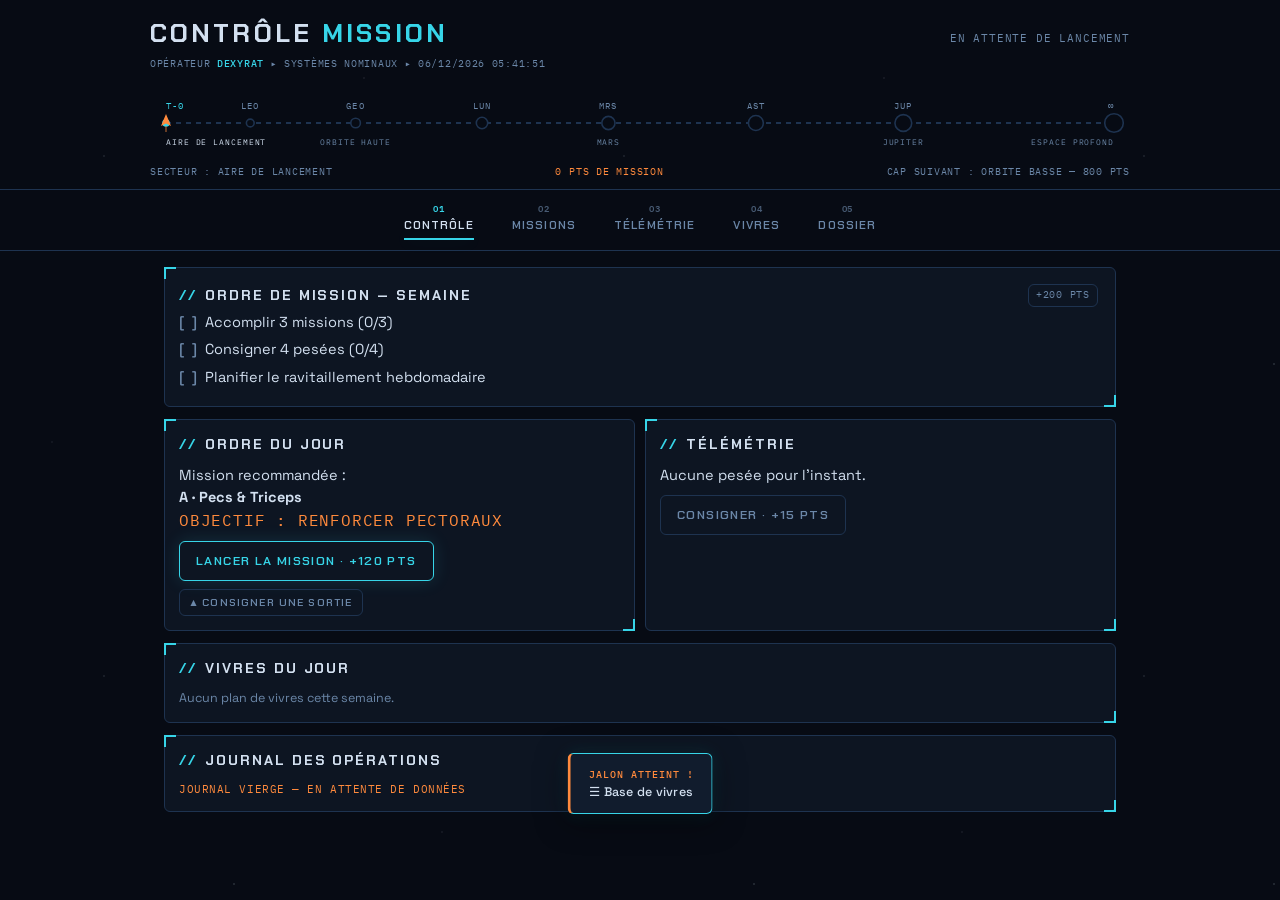
==== Index.html @ 9da24f3b "Add files via upload" ====
<!DOCTYPE html>
<html lang="fr" data-theme="orbite">
<head>
<meta charset="UTF-8">
<meta name="viewport" content="width=device-width, initial-scale=1.0, viewport-fit=cover">
<meta name="apple-mobile-web-app-capable" content="yes">
<meta name="apple-mobile-web-app-status-bar-style" content="black-translucent">
<title>Contrôle Mission</title>
<link rel="preconnect" href="https://fonts.googleapis.com">
<link rel="preconnect" href="https://fonts.gstatic.com" crossorigin>
<link href="https://fonts.googleapis.com/css2?family=Chakra+Petch:wght@500;600;700&family=Orbitron:wght@500;700;900&family=Barlow+Condensed:wght@500;600;700&family=Space+Grotesk:wght@400;500;700&family=IBM+Plex+Mono:wght@400;500;600&display=swap" rel="stylesheet">
<style>
/* ==========================================================
   SKIN 1 — ORBITE  (sci-fi spatial : bleu nuit / cyan / orange)
   ========================================================== */
:root,[data-theme="orbite"]{
  --bg:#070B14;
  --panel:#0D1522;
  --panel2:#111C2D;
  --ink:#D3E0F0;
  --dim:#6B87A8;
  --line:#1E3350;
  --accent:#37D5E8;
  --accent2:#FF8A3D;
  --danger:#FF5A6E;
  --ok:#37E8A0;
  --r:6px;
  --display:'Chakra Petch',sans-serif;
  --body:'Space Grotesk',system-ui,sans-serif;
  --mono:'IBM Plex Mono',monospace;
  --glow:0 0 18px rgba(55,213,232,.14);
  --tex:radial-gradient(1px 1px at 20% 30%,rgba(211,224,240,.30),transparent),
        radial-gradient(1px 1px at 70% 15%,rgba(211,224,240,.22),transparent),
        radial-gradient(1.4px 1.4px at 45% 70%,rgba(211,224,240,.25),transparent),
        radial-gradient(1px 1px at 85% 60%,rgba(211,224,240,.20),transparent),
        radial-gradient(1px 1px at 10% 85%,rgba(211,224,240,.18),transparent);
  --tex-size:520px 520px;
  --corner:1;
}
/* ==========================================================
   SKIN 2 — APOLLO  (mission control 1969 : gris console / ambre / rouge)
   ========================================================== */
[data-theme="apollo"]{
  --bg:#15181A;
  --panel:#1F2529;
  --panel2:#272F33;
  --ink:#EDE6D6;
  --dim:#93writing;
  --dim:#93998F;
  --line:#3A443F;
  --accent:#FFB020;
  --accent2:#E03C31;
  --danger:#E03C31;
  --ok:#8FC96B;
  --r:2px;
  --display:'Barlow Condensed',sans-serif;
  --body:'IBM Plex Mono',monospace;
  --mono:'IBM Plex Mono',monospace;
  --glow:none;
  --tex:repeating-linear-gradient(to bottom,rgba(0,0,0,.14) 0 1px,transparent 1px 3px);
  --tex-size:auto;
  --corner:0;
}
/* ==========================================================
   SKIN 3 — TACTIQUE  (HUD gaming : noir / violet électrique / or)
   ========================================================== */
[data-theme="tactique"]{
  --bg:#0A0A11;
  --panel:#14141F;
  --panel2:#1B1B2B;
  --ink:#EDEDF7;
  --dim:#7C7C9E;
  --line:#2A2A45;
  --accent:#8B5CFF;
  --accent2:#FFD166;
  --danger:#FF4D6D;
  --ok:#3DDC97;
  --r:0px;
  --display:'Orbitron',sans-serif;
  --body:'Space Grotesk',system-ui,sans-serif;
  --mono:'IBM Plex Mono',monospace;
  --glow:0 0 22px rgba(139,92,255,.20);
  --tex:repeating-linear-gradient(115deg,rgba(139,92,255,.05) 0 1px,transparent 1px 26px);
  --tex-size:auto;
  --corner:2;
}
/* ---------- compat : anciens noms de variables ---------- */
:root{--kraft:var(--bg);--craie:var(--panel);--kraft-deep:var(--line);--foret:var(--panel2);
      --sapin:var(--dim);--signal:var(--accent);--signal-deep:var(--accent2);--topo:var(--line);
      --hand:var(--mono);--shadow:none;}
*{box-sizing:border-box;margin:0;padding:0}
html{-webkit-text-size-adjust:100%;background:var(--bg)}
body{
  font-family:var(--body);font-size:14.5px;color:var(--ink);background:var(--bg);
  background-image:var(--tex);background-size:var(--tex-size);background-attachment:fixed;
  min-height:100vh;line-height:1.5;
  padding-bottom:calc(70px + env(safe-area-inset-bottom));
}
::selection{background:var(--accent);color:var(--bg)}
/* ---------- Header ---------- */
header{padding:14px 16px 0;border-bottom:1px solid var(--line)}
.hd-top{display:flex;justify-content:space-between;align-items:baseline;max-width:980px;margin:0 auto;gap:10px;flex-wrap:wrap}
.hd-title{font-family:var(--display);font-weight:700;font-size:clamp(18px,4.4vw,26px);letter-spacing:.12em;text-transform:uppercase;color:var(--ink)}
.hd-title span{color:var(--accent)}
.hd-streak{font-family:var(--mono);font-size:10.5px;letter-spacing:.08em;text-transform:uppercase;color:var(--dim);white-space:nowrap}
.hd-streak b{color:var(--accent2);font-size:13px}
.sysline{max-width:980px;margin:3px auto 0;font-family:var(--mono);font-size:10px;letter-spacing:.07em;text-transform:uppercase;color:var(--dim);white-space:nowrap;overflow:hidden;text-overflow:ellipsis}
.sysline b{color:var(--accent);font-weight:500}
#ascension{display:block;width:100%;max-width:980px;margin:6px auto 0;height:88px}
.hd-alt{max-width:980px;margin:0 auto;display:flex;justify-content:space-between;gap:8px;font-family:var(--mono);font-size:9.5px;letter-spacing:.08em;text-transform:uppercase;color:var(--dim);padding:0 0 10px;flex-wrap:wrap}
.hd-alt span:nth-child(2){color:var(--accent2)}
/* ---------- Navigation ---------- */
nav{
  position:fixed;bottom:0;left:0;right:0;z-index:60;
  background:var(--bg);border-top:1px solid var(--line);
  display:flex;justify-content:space-around;
  padding:7px 4px calc(7px + env(safe-area-inset-bottom));
}
nav button{
  font-family:var(--display);font-weight:600;font-size:11.5px;letter-spacing:.10em;text-transform:uppercase;
  background:none;border:none;color:var(--dim);cursor:pointer;
  display:flex;flex-direction:column;align-items:center;gap:2px;padding:3px 8px;
}
nav button .ico{font-family:var(--mono);font-size:9px;letter-spacing:.08em;opacity:.65}
nav button.active{color:var(--ink)}
nav button.active .ico{color:var(--accent);opacity:1}
nav button.active::after{content:"";width:100%;height:2px;background:var(--accent);margin-top:3px;box-shadow:var(--glow)}
/* ---------- Layout ---------- */
main{max-width:980px;margin:0 auto;padding:16px 14px 30px}
section.page{display:none}
section.page.visible{display:block;animation:fadein .16s ease}
@keyframes fadein{from{opacity:0;transform:translateY(3px)}to{opacity:1;transform:none}}
h2{font-family:var(--display);font-weight:700;font-size:15px;text-transform:uppercase;letter-spacing:.14em;color:var(--ink);margin:20px 0 10px}
h2::before{content:"//";color:var(--accent);margin-right:8px}
h2:first-child{margin-top:0}
.card h2,.seance-head h2{font-size:14px}
.hand{font-family:var(--mono);font-size:11px;letter-spacing:.05em;text-transform:uppercase;color:var(--accent2)}
/* ---------- Panneaux ---------- */
.card{
  position:relative;background:var(--panel);border:1px solid var(--line);border-radius:var(--r);
  padding:14px;margin-bottom:12px;
}
.card::before,.card::after{content:"";position:absolute;width:10px;height:10px;pointer-events:none;opacity:var(--corner)}
.card::before{top:-1px;left:-1px;border-top:2px solid var(--accent);border-left:2px solid var(--accent)}
.card::after{bottom:-1px;right:-1px;border-bottom:2px solid var(--accent);border-right:2px solid var(--accent)}
[data-theme="apollo"] .card::before,[data-theme="apollo"] .card::after{display:none}
.row{display:flex;gap:10px;flex-wrap:wrap}
.row>*{flex:1}
.grid2{display:grid;grid-template-columns:1fr 1fr;gap:10px}
@media(max-width:520px){.grid2{grid-template-columns:1fr}}
/* ---------- Boutons ---------- */
button.btn{
  font-family:var(--display);font-weight:600;font-size:12.5px;letter-spacing:.11em;text-transform:uppercase;
  background:var(--panel2);color:var(--ink);border:1px solid var(--line);
  border-radius:var(--r);padding:11px 16px;cursor:pointer;transition:all .1s ease;
}
button.btn:active{transform:translateY(1px)}
button.btn.signal{background:transparent;color:var(--accent);border-color:var(--accent);box-shadow:var(--glow)}
button.btn.signal:active{background:var(--accent);color:var(--bg)}
button.btn.ghost{background:transparent;color:var(--dim)}
button.btn.small{padding:6px 10px;font-size:10.5px}
button.btn.danger{background:transparent;color:var(--danger);border-color:var(--danger)}
button.btn:disabled{opacity:.4;cursor:default}
/* ---------- Champs ---------- */
input,select,textarea{
  font-family:var(--body);font-size:14.5px;color:var(--ink);
  background:var(--bg);border:1px solid var(--line);border-radius:var(--r);
  padding:9px 10px;width:100%;caret-color:var(--accent);
}
input::placeholder,textarea::placeholder{color:var(--dim);opacity:.6}
input:focus,select:focus,textarea:focus,button:focus-visible{outline:1.5px solid var(--accent);outline-offset:1px}
select{appearance:none;-webkit-appearance:none}
label.fld{display:block;font-family:var(--mono);font-size:10px;text-transform:uppercase;letter-spacing:.1em;color:var(--dim);margin-bottom:10px}
label.fld input,label.fld select{margin-top:4px}
/* ---------- Étiquettes ---------- */
.stamp{display:inline-block;font-family:var(--display);font-weight:600;font-size:10.5px;letter-spacing:.16em;
  color:var(--accent2);border:1px solid var(--accent2);border-radius:var(--r);padding:3px 9px;text-transform:uppercase}
.tag{display:inline-block;font-family:var(--mono);font-size:9.5px;text-transform:uppercase;letter-spacing:.08em;
  color:var(--dim);border:1px solid var(--line);border-radius:var(--r);padding:3px 7px;margin:2px 3px 2px 0;background:transparent;cursor:default}
.tag.on{color:var(--bg);background:var(--accent);border-color:var(--accent)}
/* ---------- Missions ---------- */
.seance-head{display:flex;justify-content:space-between;align-items:center;gap:8px;flex-wrap:wrap}
.exo{border-top:1px solid var(--line);padding:10px 0}
.exo:first-of-type{border-top:none}
.exo-name{font-weight:700;color:var(--ink)}
.exo-meta{font-family:var(--mono);font-size:10.5px;color:var(--dim);letter-spacing:.03em}
.sets{display:flex;gap:6px;flex-wrap:wrap;margin-top:7px}
.set-chip{
  min-width:44px;text-align:center;font-family:var(--mono);font-weight:600;font-size:12px;
  border:1px solid var(--line);border-radius:var(--r);padding:8px;background:var(--bg);color:var(--dim);cursor:pointer;user-select:none;transition:all .1s ease;
}
.set-chip.done{background:var(--accent);color:var(--bg);border-color:var(--accent);box-shadow:var(--glow)}
.pr-note{font-family:var(--mono);font-size:10px;text-transform:uppercase;color:var(--accent2);letter-spacing:.05em}
details summary{font-family:var(--mono);color:var(--dim);font-size:11px;text-transform:uppercase;letter-spacing:.06em}
/* ---------- Aptitude ---------- */
#cotationGrid{display:grid;grid-template-columns:repeat(auto-fill,minmax(230px,1fr));gap:10px;margin-bottom:6px}
.cote{position:relative;border:1px solid var(--line);border-radius:var(--r);background:var(--panel);padding:11px}
.cote.faible{border-color:var(--accent2)}
.cote-head{display:flex;justify-content:space-between;align-items:center;font-weight:700;font-size:13px}
.zcode{font-family:var(--mono);color:var(--dim);font-size:9.5px;letter-spacing:.08em;margin-right:6px}
.cote-grade{font-family:var(--display);font-weight:700;font-size:24px;color:var(--accent);letter-spacing:.04em;text-align:right;line-height:1}
.cote.faible .cote-grade{color:var(--accent2)}
.cote-titre{display:block;font-family:var(--mono);font-size:8px;text-transform:uppercase;letter-spacing:.12em;color:var(--dim)}
.cote-bar{height:7px;border:1px solid var(--line);border-radius:var(--r);background:var(--bg);margin:8px 0 5px;overflow:hidden}
.cote-bar i{display:block;height:100%;background:var(--accent);box-shadow:var(--glow)}
.cote.faible .cote-bar i{background:var(--accent2)}
.cote-meta{font-family:var(--mono);font-size:9px;letter-spacing:.04em;color:var(--dim);text-transform:uppercase}
/* ---------- Insignes ---------- */
.jalons{display:grid;grid-template-columns:repeat(auto-fill,minmax(148px,1fr));gap:10px}
.jalon{border:1px solid var(--line);border-radius:var(--r);background:var(--panel);padding:11px;text-align:center;opacity:.32;position:relative}
.jalon.won{opacity:1;border-color:var(--accent);box-shadow:var(--glow)}
.jalon.won::after{content:"◆";position:absolute;top:5px;right:7px;font-size:8px;color:var(--accent2)}
.jalon .ico{font-family:var(--display);font-size:23px;color:var(--accent)}
.jalon:not(.won) .ico{color:var(--dim)}
.jalon .nm{font-family:var(--display);font-weight:600;text-transform:uppercase;letter-spacing:.08em;font-size:11.5px;margin-top:5px;color:var(--ink)}
.jalon:not(.won) .nm{color:var(--dim)}
.jalon .ds{font-family:var(--mono);font-size:8.5px;text-transform:uppercase;color:var(--dim);margin-top:2px}
/* ---------- Vivres ---------- */
.day-plan{border:1px solid var(--line);border-radius:var(--r);background:var(--panel);margin-bottom:10px;overflow:hidden}
.day-plan h3{font-family:var(--display);font-weight:600;font-size:12.5px;letter-spacing:.14em;background:var(--panel2);color:var(--ink);padding:8px 12px;text-transform:uppercase;display:flex;justify-content:space-between;align-items:center;border-bottom:1px solid var(--line)}
.day-plan h3 small{font-family:var(--mono);font-size:9.5px;letter-spacing:.05em;color:var(--dim)}
.meal-line{display:flex;justify-content:space-between;gap:8px;padding:9px 12px;border-top:1px solid var(--line);font-size:13.5px;align-items:center}
.meal-line:first-of-type{border-top:none}
.meal-line .slot{font-family:var(--mono);font-size:9px;text-transform:uppercase;letter-spacing:.09em;color:var(--dim);min-width:72px}
.meal-line .kx{font-family:var(--mono);font-size:9.5px;color:var(--dim);white-space:nowrap}
ul.courses{list-style:none}
ul.courses li{padding:8px 4px;border-bottom:1px solid var(--line);display:flex;justify-content:space-between;gap:10px}
ul.courses li b{font-family:var(--mono);color:var(--accent)}
/* ---------- Télémétrie ---------- */
#poidsChart{width:100%;height:auto;display:block}
.chart-legend{display:flex;gap:16px;font-family:var(--mono);font-size:9.5px;text-transform:uppercase;color:var(--dim);margin-top:8px}
.chart-legend i{display:inline-block;width:18px;height:3px;vertical-align:middle;margin-right:5px}
/* ---------- Sélecteur de skin ---------- */
.skins{display:grid;grid-template-columns:repeat(3,1fr);gap:8px;margin-bottom:12px}
.skin{border:1px solid var(--line);border-radius:var(--r);padding:9px;cursor:pointer;background:var(--panel);text-align:left}
.skin.on{border-color:var(--accent);box-shadow:var(--glow)}
.skin .sw{display:flex;gap:4px;margin-bottom:6px}
.skin .sw i{width:14px;height:14px;border-radius:2px;display:block;border:1px solid rgba(255,255,255,.14)}
.skin .nm{font-family:var(--display);font-weight:600;font-size:11.5px;letter-spacing:.1em;text-transform:uppercase;color:var(--ink)}
.skin .ds{font-family:var(--mono);font-size:8.5px;color:var(--dim);text-transform:uppercase;letter-spacing:.04em}
/* ---------- Sélecteurs guidés (sortie extérieure) ---------- */
.pickrow{display:flex;gap:6px;flex-wrap:wrap}
.pickrow.col{flex-direction:column}
.pick{
  font-family:var(--body);font-size:13px;color:var(--dim);
  background:var(--bg);border:1px solid var(--line);border-radius:var(--r);
  padding:9px 12px;cursor:pointer;text-align:left;transition:all .1s ease;
}
.pick.on{color:var(--bg);background:var(--accent);border-color:var(--accent)}
.pick.wide{width:100%;display:flex;flex-direction:column;gap:1px}
.pick.wide b{font-weight:700;font-size:13.5px}
.pick.wide span{font-size:11px;opacity:.75}
.actpreview{
  margin-top:14px;padding:11px;border:1px dashed var(--accent);border-radius:var(--r);background:var(--panel2);
}
.actpreview b{color:var(--accent2);font-size:15px}
tr.ext td:nth-child(2){color:var(--accent)}
/* ---------- Débriefing ---------- */
.dbg-indice{display:flex;gap:14px;align-items:center;margin-bottom:14px}
.dbg-num{font-family:var(--display);font-weight:700;font-size:40px;color:var(--accent);line-height:1}
.dbg-num small{font-size:14px;color:var(--dim)}
.dbg-lab{font-family:var(--display);font-weight:600;text-transform:uppercase;letter-spacing:.1em;font-size:13px}
.dbg-kpi{display:grid;grid-template-columns:repeat(3,1fr);gap:8px;margin:12px 0}
.dbg-kpi>div{border:1px solid var(--line);border-radius:var(--r);padding:9px;text-align:center;background:var(--panel2)}
.dbg-kpi b{display:block;font-family:var(--display);font-size:17px;color:var(--accent2)}
.dbg-kpi span{font-family:var(--mono);font-size:8.5px;text-transform:uppercase;letter-spacing:.06em;color:var(--dim)}
.dbg-h{font-family:var(--display);font-size:12.5px;text-transform:uppercase;letter-spacing:.12em;color:var(--accent);margin:16px 0 8px}
.dbg-exo{display:grid;grid-template-columns:1fr auto;gap:4px 8px;padding:9px 0;border-top:1px solid var(--line);align-items:center}
.dbg-act{font-family:var(--mono);font-size:9.5px;text-transform:uppercase;letter-spacing:.07em;padding:3px 8px;border-radius:var(--r);border:1px solid var(--line);white-space:nowrap}
.dbg-act.up{color:var(--ok);border-color:var(--ok)}
.dbg-act.down{color:var(--danger);border-color:var(--danger)}
.dbg-act.keep{color:var(--dim)}
.dbg-warn{margin:12px 0;padding:9px;border:1px dashed var(--accent2);border-radius:var(--r);font-size:12.5px;color:var(--accent2)}
.dbg-list{margin:10px 0;padding:9px 11px;border-left:2px solid var(--line);background:var(--panel2);border-radius:var(--r)}
.dbg-list.ok{border-left-color:var(--ok)}
.dbg-list.warn{border-left-color:var(--accent2)}
.dbg-list b{font-family:var(--display);font-size:11.5px;text-transform:uppercase;letter-spacing:.1em}
.dbg-list ul{margin:5px 0 0 16px;font-size:13px}
.dbg-list li{margin-bottom:3px}
#dlgDebrief{max-width:600px}
/* ---------- Divers ---------- */
.muted{color:var(--dim);font-size:12.5px}
.center{text-align:center}
.spacer{height:8px}
table.mini{width:100%;border-collapse:collapse;font-size:13px}
table.mini td,table.mini th{padding:7px 4px;border-bottom:1px solid var(--line);text-align:left}
dialog{
  border:1px solid var(--accent);border-radius:var(--r);background:var(--panel);color:var(--ink);
  max-width:520px;width:calc(100% - 32px);padding:16px;box-shadow:var(--glow);
}
dialog::backdrop{background:rgba(0,0,0,.78)}
dialog h2{font-size:14px}
.toast{
  position:fixed;left:50%;bottom:calc(86px + env(safe-area-inset-bottom));transform:translateX(-50%);
  background:var(--panel2);color:var(--ink);padding:11px 18px;border-radius:var(--r);
  border:1px solid var(--accent);border-left:3px solid var(--accent2);
  font-family:var(--body);font-weight:500;font-size:12.5px;letter-spacing:.02em;z-index:230;
  box-shadow:0 6px 30px rgba(0,0,0,.55),var(--glow);
  opacity:0;transition:opacity .2s ease;pointer-events:none;max-width:90%;text-align:center;
}
.toast.show{opacity:1}
.toast .hand{color:var(--accent2);font-size:10px;letter-spacing:.1em}
@media(prefers-reduced-motion:reduce){*{animation:none!important;transition:none!important}}
@media(min-width:760px){
  body{padding-bottom:30px}
  nav{position:sticky;top:0;bottom:auto;border-top:none;border-bottom:1px solid var(--line);justify-content:center;gap:22px}
}
</style>
</head>
<body>
<header>
  <div class="hd-top">
    <div class="hd-title">Contrôle <span>Mission</span></div>
    <div class="hd-streak" id="hdStreak"></div>
  </div>
  <div class="sysline">Opérateur <b>DEXYRAT</b> ▸ systèmes nominaux ▸ <span id="sysClock"></span></div>
  <svg id="ascension" viewBox="0 0 980 88" preserveAspectRatio="none" aria-label="Trajectoire de mission"></svg>
  <div class="hd-alt"><span id="hdCamp"></span><span id="hdAlt"></span><span id="hdNext"></span></div>
</header>

<nav>
  <button data-page="base" class="active"><span class="ico">01</span>Contrôle</button>
  <button data-page="seances"><span class="ico">02</span>Missions</button>
  <button data-page="poids"><span class="ico">03</span>Télémétrie</button>
  <button data-page="repas"><span class="ico">04</span>Vivres</button>
  <button data-page="carnet"><span class="ico">05</span>Dossier</button>
</nav>

<main>

<!-- ================= CAMP DE BASE ================= -->
<section class="page visible" id="page-base">
  <div class="card" id="baseQuete"></div>
  <div class="grid2">
    <div class="card" id="baseSeance"></div>
    <div class="card" id="basePoids"></div>
  </div>
  <div class="card" id="baseRepas"></div>
  <div class="card" id="baseJournal"></div>
</section>

<!-- ================= SÉANCES ================= -->
<section class="page" id="page-seances">
  <div id="seanceEnCours"></div>
  <h2>Aptitude opérationnelle</h2>
  <p class="muted" style="margin-bottom:8px">Niveaux d'aptitude de E (Novice) à ★SS (Légende). Le niveau monte avec le volume réel (séries cochées × reps × charge), bonus ×1,25 si la zone est retravaillée sous 7 jours.</p>
  <div id="cotationGrid"></div>
  <h2>Ordres de mission</h2>
  <div id="listeSeances"></div>
  <div class="row">
    <button class="btn signal" id="btnSeanceLibre">▶ Mission libre du jour</button>
    <button class="btn ghost" id="btnAddSeance">+ Nouvel ordre de mission</button>
  </div>
  <h2>Sortie extérieure</h2>
  <div class="card flat">
    <p class="muted">Rando, parcours, vélo, escalade… tout effort hors programme se consigne ici en trois taps et crédite tes points et tes aptitudes.</p>
    <div class="spacer"></div>
    <button class="btn signal" id="btnActivite">▲ Consigner une sortie</button>
  </div>
  <h2>Débriefings</h2>
  <div class="card" id="listeAnalyses"></div>
  <h2>Journal des opérations</h2>
  <div class="card" id="histoSeances"></div>
</section>

<!-- ================= POIDS ================= -->
<section class="page" id="page-poids">
  <div class="card">
    <h2>Télémétrie — relevé du jour</h2>
    <div class="row">
      <label class="fld">Poids (kg)<input type="number" step="0.1" min="30" max="250" id="inPoids" inputmode="decimal" placeholder="72.4"></label>
      <label class="fld">Masse grasse % <span class="muted">(optionnel)</span><input type="number" step="0.1" min="3" max="60" id="inMg" inputmode="decimal" placeholder="18.2"></label>
    </div>
    <button class="btn signal" id="btnAddPoids">Consigner la pesée · +15 pts</button>
    <p class="muted" style="margin-top:8px">Astuce : la balance affiche le chiffre, tu le notes ici en 2 tapes. Pour recaler l'historique complet, importe le CSV Withings ci-dessous.</p>
  </div>
  <div class="card">
    <h2>Tendance</h2>
    <svg id="poidsChart" viewBox="0 0 940 320" role="img" aria-label="Courbe de poids"></svg>
    <div class="chart-legend">
      <span><i style="background:var(--kraft-deep)"></i>Pesées brutes</span>
      <span><i style="background:var(--signal)"></i>Tendance 7 jours</span>
    </div>
    <p class="hand" id="poidsVerdict" style="margin-top:6px"></p>
  </div>
  <div class="card">
    <h2>Import Withings (CSV)</h2>
    <p class="muted">Dans l'app Withings : Profil → Télécharger mes données, ou export depuis le tableau de bord web. Le fichier <b>weight.csv</b> (ou « poids.csv ») est reconnu automatiquement.</p>
    <div class="spacer"></div>
    <input type="file" id="inCsv" accept=".csv,text/csv">
    <p class="muted" id="csvStatus" style="margin-top:6px"></p>
  </div>
  <div class="card">
    <h2>Dernières pesées</h2>
    <table class="mini" id="tblPoids"></table>
  </div>
</section>

<!-- ================= REPAS ================= -->
<section class="page" id="page-repas">
  <div class="card">
    <h2>Ravitaillement hebdomadaire</h2>
    <p class="muted">Objectif : surplus léger, ≈ <b id="protCible"></b> g de protéines / jour.</p>
    <div class="spacer"></div>
    <div class="row">
      <button class="btn signal" id="btnGenSemaine">Générer ma semaine · +60 pts</button>
      <button class="btn ghost" id="btnCourses">Liste de courses</button>
    </div>
    <p class="muted" id="genStatus" style="margin-top:6px"></p>
  </div>
  <div id="planSemaine"></div>
  <h2>Base de recettes</h2>
  <div class="card" id="listeRecettes"></div>
  <button class="btn ghost" id="btnAddRecette">+ Nouvelle recette</button>
</section>

<!-- ================= CARNET ================= -->
<section class="page" id="page-carnet">
  <h2>Insignes</h2>
  <div class="jalons" id="jalonsGrid"></div>
  <h2>Synchronisation iPhone ⇄ PC</h2>
  <div class="card">
    <p class="muted">Relie tes appareils via Supabase. Ces trois réglages restent sur cet appareil et ne sont jamais envoyés en ligne.</p>
    <div class="spacer"></div>
    <label class="fld">URL du projet Supabase<input id="syncUrl" placeholder="https://xxxxx.supabase.co" autocomplete="off"></label>
    <label class="fld">Clé publique « anon »<input id="syncKey" type="password" placeholder="eyJhbGciOi…" autocomplete="off"></label>
    <label class="fld">Identifiant d'espace <span class="muted">(identique sur les deux appareils)</span>
      <input id="syncEspace" placeholder="clique sur Générer" autocomplete="off"></label>
    <div class="row">
      <button class="btn" id="syncSave">Enregistrer</button>
      <button class="btn ghost" id="syncGen">Générer un ID</button>
      <button class="btn signal" id="syncNow">Synchroniser</button>
    </div>
    <p class="muted" id="syncEtat" style="margin-top:8px"></p>
    <div class="spacer"></div>
    <label class="fld" style="margin-bottom:6px">Appairer un second appareil</label>
    <div class="row">
      <button class="btn ghost small" id="syncCopy">Copier le code d'appairage</button>
    </div>
    <div class="spacer"></div>
    <div class="row">
      <input id="syncPaste" placeholder="Coller le code ici" autocomplete="off" style="flex:2">
      <button class="btn small" id="syncApply">Appliquer</button>
    </div>
  </div>

  <h2>Réglages & archives</h2>
  <div class="card">
    <label class="fld" style="margin-bottom:6px">Habillage de l'interface</label>
    <div class="skins" id="skinPicker"></div>
    <label class="fld">Objectif protéines (g/jour)<input type="number" id="setProt" min="60" max="260"></label>
    <label class="fld">Clé API Anthropic <span class="muted">(optionnel — active la génération IA des repas)</span>
      <input type="password" id="setApiKey" placeholder="sk-ant-…" autocomplete="off"></label>
    <div class="row">
      <button class="btn" id="btnSaveSettings">Enregistrer</button>
    </div>
    <div class="spacer"></div>
    <div class="row">
      <button class="btn ghost" id="btnExport">Exporter mes données (JSON)</button>
      <button class="btn ghost" id="btnImport">Importer</button>
      <input type="file" id="inImport" accept=".json" style="display:none">
    </div>
    <div class="spacer"></div>
    <button class="btn danger" id="btnReset">Effacer le dossier</button>
  </div>
</section>

</main>

<!-- Dialog séance -->
<dialog id="dlgSeance">
  <h2 id="dlgSeanceTitle">Mission</h2>
  <label class="fld">Nom<input id="dsNom"></label>
  <div id="dsExos"></div>
  <button class="btn ghost small" id="dsAddExo">+ Exercice</button>
  <div class="spacer"></div>
  <div class="row">
    <button class="btn" id="dsSave">Enregistrer</button>
    <button class="btn ghost" id="dsCancel">Annuler</button>
    <button class="btn danger" id="dsDelete">Supprimer</button>
  </div>
</dialog>

<!-- Dialog recette -->
<dialog id="dlgRecette">
  <h2 id="dlgRecetteTitle">Recette</h2>
  <label class="fld">Nom<input id="drNom"></label>
  <div class="row">
    <label class="fld">Type<select id="drType">
      <option value="petitdej">Petit-déj</option>
      <option value="dej">Déjeuner</option>
      <option value="diner">Dîner</option>
      <option value="collation">Collation</option>
    </select></label>
    <label class="fld">Kcal<input type="number" id="drKcal" min="0"></label>
    <label class="fld">Protéines (g)<input type="number" id="drProt" min="0"></label>
  </div>
  <label class="fld">Ingrédients <span class="muted">(un par ligne : « 300 g Poulet »)</span>
    <textarea id="drIng" rows="5"></textarea></label>
  <div class="row">
    <button class="btn" id="drSave">Enregistrer</button>
    <button class="btn ghost" id="drCancel">Annuler</button>
    <button class="btn danger" id="drDelete">Supprimer</button>
  </div>
</dialog>

<!-- Dialog courses -->
<dialog id="dlgCourses">
  <h2>Liste de courses</h2>
  <p class="muted" id="coursesInfo"></p>
  <ul class="courses" id="coursesList"></ul>
  <div class="spacer"></div>
  <div class="row">
    <button class="btn" id="btnCopyCourses">Copier la liste</button>
    <button class="btn ghost" id="btnCloseCourses">Fermer</button>
  </div>
</dialog>

<!-- Dialog activité extérieure -->
<dialog id="dlgActivite">
  <h2>Consigner une sortie</h2>
  <div id="dlgActBody"></div>
  <div class="spacer"></div>
  <div class="row">
    <button class="btn signal" id="actValider">Consigner</button>
    <button class="btn ghost" id="actAnnuler">Annuler</button>
  </div>
</dialog>

<!-- Dialog débriefing -->
<dialog id="dlgDebrief">
  <h2 id="dlgDebriefTitle">Débriefing</h2>
  <div id="dlgDebriefBody"></div>
  <div class="spacer"></div>
  <button class="btn" id="dbgFermer">Fermer</button>
</dialog>

<div class="toast" id="toast"></div>
<script>
"use strict";
/* ============ Utilitaires ============ */
const $ = s => document.querySelector(s);
const $$ = s => [...document.querySelectorAll(s)];
const todayKey = (d=new Date()) => d.toISOString().slice(0,10);
const fmtDate = k => { const d=new Date(k+"T12:00:00"); return d.toLocaleDateString("fr-FR",{weekday:"short",day:"numeric",month:"short"}); };
const uid = () => Math.random().toString(36).slice(2,9);
const esc = s => String(s??"").replace(/[&<>"']/g,c=>({"&":"&amp;","<":"&lt;",">":"&gt;",'"':"&quot;","'":"&#39;"}[c]));

function toast(msg, hand){
  const t=$("#toast");
  t.innerHTML = (hand?`<span class="hand">${esc(hand)}</span><br>`:"")+esc(msg);
  t.classList.add("show");
  clearTimeout(t._h); t._h=setTimeout(()=>t.classList.remove("show"),2600);
}

/* ============ État & stockage ============ */
function devId(){
  let d=localStorage.getItem("expedition_dev");
  if(!d){ d="d"+Math.random().toString(36).slice(2,10); localStorage.setItem("expedition_dev",d); }
  return d;
}
const DEFAULTS = {
  altitude: 0,
  alt: {},                     // points par appareil : total = somme (fusion sans perte)
  stamp: 0,                 // XP = mètres gravis
  journal: [],                 // {d, txt, m}
  seances: [],                 // programme : {id, nom, exos:[{id,nom,series,reps,poids}]}
  histoSeances: [],            // {d, seanceId, nom, m, prs:[..]}
  enCours: null,               // {seanceId, sets:{exoId:[bool,..]}, debut}
  prs: {},                     // exoNom -> poids max
  pesees: [],                  // {d, kg, mg}
  analyses: [],                // débriefings de séance
  muscles: {},                 // zone -> {pts, last, n}
  recettes: [],                // {id, nom, type, kcal, prot, ing:[{q,u,n}]}
  semaine: null,               // {debut, jours:[{d, slots:{petitdej,dej,diner,collation}}]}
  jalons: {},                  // id -> dateISO
  quete: null,                 // {semaine, done:{seances,pesees,plan}, reward}
  settings: { prot: 130, apiKey: "", skin: "orbite" },
  activite: {},                // dateKey -> true (pour la streak)
};
let S;
function load(){
  try { S = Object.assign({}, DEFAULTS, JSON.parse(localStorage.getItem("expedition")||"{}")); }
  catch(e){ S = structuredClone(DEFAULTS); }
  S.settings = Object.assign({}, DEFAULTS.settings, S.settings||{});
  if(!S.alt || !Object.keys(S.alt).length) S.alt = (S.altitude>0)?{[devId()]:S.altitude}:{};
  S.altitude = totalAlt();
  if(!S.seances.length && !S.histoSeances.length) seedSeances();
  if(!S.recettes.length) seedRecettes();
  migrateZones();
}
function totalAlt(){ return Object.values(S.alt||{}).reduce((a,b)=>a+(+b||0),0); }
function save(){
  S.stamp=Date.now();
  localStorage.setItem("expedition", JSON.stringify(S));
  if(typeof syncPlanifier==="function") syncPlanifier();
}

/* ============ Camps (paliers d'altitude) ============ */
const CAMPS = [
  {alt:0,    nom:"AIRE DE LANCEMENT", code:"T-0"},
  {alt:800,  nom:"ORBITE BASSE",      code:"LEO"},
  {alt:1800, nom:"ORBITE HAUTE",      code:"GEO"},
  {alt:3000, nom:"LUNE",              code:"LUN"},
  {alt:4200, nom:"MARS",              code:"MRS"},
  {alt:5600, nom:"CEINTURE",          code:"AST"},
  {alt:7000, nom:"JUPITER",           code:"JUP"},
  {alt:9000, nom:"ESPACE PROFOND",    code:"∞"},
];
function campActuel(){
  let c=CAMPS[0];
  for(const k of CAMPS) if(S.altitude>=k.alt) c=k;
  return c;
}
function campSuivant(){
  for(const k of CAMPS) if(S.altitude<k.alt) return k;
  return null;
}

/* ============ Gain d'altitude ============ */
function gagner(m, raison){
  const avant = campActuel();
  S.alt[devId()]=(S.alt[devId()]||0)+m;
  S.altitude=totalAlt();
  marquerActivite();
  S.journal.unshift({d:todayKey(), txt:raison, m});
  S.journal = S.journal.slice(0,60);
  const apres = campActuel();
  save();
  if(apres.alt !== avant.alt){
    toast(`Cap atteint : ${apres.nom}`, "Nouveau palier");
  } else {
    toast(`${raison} · +${m} pts`);
  }
  checkJalons();
  renderHeader(); renderBase(); renderCarnet();
}
function marquerActivite(){ S.activite[todayKey()] = true; }

/* ============ Streak : jours d'expédition consécutifs ============ */
function streak(){
  let n=0; const d=new Date();
  if(!S.activite[todayKey(d)]) d.setDate(d.getDate()-1); // la journée en cours ne casse pas la série
  while(S.activite[todayKey(d)]){ n++; d.setDate(d.getDate()-1); }
  return n;
}

/* ============ Quête hebdomadaire ============ */
function semaineKey(d=new Date()){
  const x=new Date(d); const day=(x.getDay()+6)%7; x.setDate(x.getDate()-day);
  return todayKey(x);
}
function queteCourante(){
  const wk = semaineKey();
  if(!S.quete || S.quete.semaine!==wk){
    S.quete = {semaine:wk, seances:0, pesees:0, plan:false, claimed:false};
    save();
  }
  return S.quete;
}
function queteObjectifs(){ return {seances:3, pesees:4, plan:1}; }
function queteComplete(q){
  const o=queteObjectifs();
  return q.seances>=o.seances && q.pesees>=o.pesees && (q.plan?1:0)>=o.plan;
}

/* ============ Jalons (achievements) ============ */
const JALONS = [
  {id:"depart",   ico:"▲", nom:"Décollage",         ds:"Première mission validée",     test:()=>S.histoSeances.length>=1},
  {id:"s10",      ico:"◈", nom:"10 missions",        ds:"Dix missions au compteur",     test:()=>S.histoSeances.length>=10},
  {id:"s25",      ico:"❖", nom:"25 missions",        ds:"Le rythme est pris",           test:()=>S.histoSeances.length>=25},
  {id:"s50",      ico:"✦", nom:"50 missions",        ds:"Vétéran du terrain",           test:()=>S.histoSeances.length>=50},
  {id:"st7",      ico:"◉", nom:"7 j en service",    ds:"Une semaine sans rompre",      test:()=>streak()>=7},
  {id:"st30",     ico:"◎", nom:"30 j en service",   ds:"Un mois de constance",         test:()=>streak()>=30},
  {id:"pr1",      ico:"↑", nom:"Premier record",     ds:"Un PR consigné",               test:()=>Object.keys(S.prs).length>=1},
  {id:"pr5",      ico:"⇈", nom:"5 records",          ds:"Cinq exercices dépassés",      test:()=>Object.keys(S.prs).length>=5},
  {id:"p7",       ico:"≈", nom:"Télémétrie",        ds:"7 relevés consignés",          test:()=>S.pesees.length>=7},
  {id:"p30",      ico:"∿", nom:"Analyste",          ds:"30 relevés consignés",         test:()=>S.pesees.length>=30},
  {id:"chef",     ico:"▤", nom:"Intendance",        ds:"Première semaine planifiée",   test:()=>!!S.semaine},
  {id:"rec10",    ico:"☰", nom:"Base de vivres",    ds:"10 recettes enregistrées",     test:()=>S.recettes.length>=10},
  {id:"q1",       ico:"★", nom:"Premier ordre",      ds:"Un ordre de mission bouclé",  test:()=>!!S.jalons._q1},
  {id:"ext1",     ico:"⬡", nom:"Grand air",         ds:"Première sortie consignée",   test:()=>S.histoSeances.filter(h=>h.ext).length>=1},
  {id:"ext10",    ico:"⬢", nom:"Baroudeur",         ds:"10 sorties consignées",       test:()=>S.histoSeances.filter(h=>h.ext).length>=10},
  {id:"alp",      ico:"◐", nom:"Orbite haute",      ds:"1 800 pts de mission",          test:()=>S.altitude>=1800},
  {id:"refuge",   ico:"◑", nom:"Alunissage",        ds:"3 000 pts de mission",          test:()=>S.altitude>=3000},
  {id:"sommet",   ico:"✧", nom:"Espace profond",    ds:"9 000 pts de mission",         test:()=>S.altitude>=9000},
];
function checkJalons(){
  let nouveaux=[];
  for(const j of JALONS){
    if(!S.jalons[j.id] && j.test()){ S.jalons[j.id]=todayKey(); nouveaux.push(j); }
  }
  if(nouveaux.length){
    save();
    setTimeout(()=>toast(nouveaux.map(j=>j.ico+" "+j.nom).join(" · "),"Jalon atteint !"),900);
  }
}

/* ============ Header : profil d'ascension ============ */
function renderHeader(){
  const st=streak();
  $("#hdStreak").innerHTML = st>0 ? `<b>${st} J</b> EN SERVICE CONTINU` : `EN ATTENTE DE LANCEMENT`;
  const c=campActuel(), n=campSuivant();
  $("#hdCamp").textContent = "SECTEUR : "+c.nom;
  $("#hdAlt").textContent = Math.round(S.altitude)+" PTS DE MISSION";
  $("#hdNext").textContent = n ? `CAP SUIVANT : ${n.nom} — ${n.alt} PTS` : "ESPACE PROFOND ATTEINT";

  // Trajectoire de mission : ligne + jalons planétaires + vaisseau
  const W=980, H=88, padL=16, padR=16;
  const maxAlt = CAMPS[CAMPS.length-1].alt;
  const xs = a => padL + (W-padL-padR)*(a/maxAlt);
  const y = 46;
  const prog = Math.min(S.altitude,maxAlt);
  let svg = "";
  // trajectoire de fond (pointillée)
  svg += `<line x1="${xs(0)}" y1="${y}" x2="${xs(maxAlt)}" y2="${y}" stroke="var(--line)" stroke-width="2" stroke-dasharray="5 5"/>`;
  // portion parcourue
  svg += `<line x1="${xs(0)}" y1="${y}" x2="${xs(prog)}" y2="${y}" stroke="var(--accent)" stroke-width="2.5"/>`;
  // jalons
  CAMPS.forEach((k,i)=>{
    const atteint = S.altitude>=k.alt;
    const x=xs(k.alt);
    const rr = 3 + i*0.9;
    const col = atteint?"var(--accent)":"var(--line)";
    svg += `<circle cx="${x}" cy="${y}" r="${rr}" fill="${atteint?"var(--accent)":"var(--bg)"}" stroke="${col}" stroke-width="1.6"/>`;
    if(atteint && k.alt>0) svg += `<circle cx="${x}" cy="${y}" r="${rr+4}" fill="none" stroke="var(--accent)" stroke-width="0.8" opacity="0.35"/>`;
    const anchor = i===0?"start":i===CAMPS.length-1?"end":"middle";
    svg += `<text x="${x}" y="${y-14}" font-size="9" letter-spacing="1.2" fill="${atteint?"var(--accent)":"var(--dim)"}" text-anchor="${anchor}" font-family="IBM Plex Mono">${k.code}</text>`;
    if(i%2===0 || i===CAMPS.length-1)
      svg += `<text x="${x}" y="${y+22}" font-size="8" letter-spacing=".9" fill="${atteint?"var(--ink)":"var(--dim)"}" text-anchor="${anchor}" font-family="IBM Plex Mono">${k.nom}</text>`;
  });
  // vaisseau en position
  const px=xs(prog);
  svg += `<g transform="translate(${px},${y})">
    <path d="M 0 -9 L 5 3 L 0 0.5 L -5 3 Z" fill="var(--accent2)"/>
    <line x1="0" y1="3" x2="0" y2="9" stroke="var(--accent2)" stroke-width="1.4" opacity=".55"/>
  </g>`;
  $("#ascension").innerHTML = svg;
}

/* ============ Habillages ============ */
const SKINS=[
  {id:"orbite",  nom:"Orbite",   ds:"Sci-fi spatial",  sw:["#070B14","#37D5E8","#FF8A3D"]},
  {id:"apollo",  nom:"Apollo",   ds:"Contrôle 1969",   sw:["#15181A","#FFB020","#E03C31"]},
  {id:"tactique",nom:"Tactique", ds:"HUD gaming",      sw:["#0A0A11","#8B5CFF","#FFD166"]},
];
function applySkin(id){
  if(!SKINS.some(s=>s.id===id)) id="orbite";
  document.documentElement.dataset.theme=id;
  S.settings.skin=id; save();
  if(typeof renderHeader==="function") renderHeader();
  renderSkinPicker();
}
function renderSkinPicker(){
  const w=$("#skinPicker"); if(!w) return;
  w.innerHTML=SKINS.map(s=>`<button class="skin ${S.settings.skin===s.id?"on":""}" data-skin="${s.id}">
    <span class="sw">${s.sw.map(c=>`<i style="background:${c}"></i>`).join("")}</span>
    <span class="nm">${s.nom}</span><span class="ds">${s.ds}</span></button>`).join("");
  w.querySelectorAll("[data-skin]").forEach(b=>b.onclick=()=>applySkin(b.dataset.skin));
}

/* ============ Navigation ============ */
// Filet de sécurité : <dialog> sur très vieux navigateurs
if(!window.HTMLDialogElement || !HTMLDialogElement.prototype.showModal){
  document.querySelectorAll("dialog").forEach(dl=>{
    dl.showModal=function(){ this.setAttribute("open",""); };
    dl.close=function(){ this.removeAttribute("open"); };
  });
}
$$("nav button").forEach(b=>b.addEventListener("click",()=>{
  $$("nav button").forEach(x=>x.classList.remove("active"));
  b.classList.add("active");
  $$("section.page").forEach(p=>p.classList.remove("visible"));
  $("#page-"+b.dataset.page).classList.add("visible");
  window.scrollTo({top:0});
}));
"use strict";
/* ============ Zones musculaires & cotation alpine ============ */
const ZONES = [
  ["pecs","Pectoraux","PEC"],
  ["dos","Dos","DOS"],
  ["epaules","Épaules","EPA"],
  ["biceps","Biceps","BIC"],
  ["triceps","Triceps","TRI"],
  ["abdos","Abdos","ABD"],
  ["jambes","Jambes & Fessiers","JBS"],
];
const GRADES = [
  {pts:0,   g:"E",  nom:"Novice"},
  {pts:40,  g:"D",  nom:"Apprenti"},
  {pts:100, g:"C",  nom:"Confirmé"},
  {pts:200, g:"B",  nom:"Aguerri"},
  {pts:350, g:"A",  nom:"Élite"},
  {pts:550, g:"S",  nom:"Maître"},
  {pts:800, g:"SS", nom:"Légende"},
];
function gradeDe(pts){
  let cur=GRADES[0], next=null;
  for(let i=0;i<GRADES.length;i++){
    if(pts>=GRADES[i].pts) cur=GRADES[i];
    else { next=GRADES[i]; break; }
  }
  return {cur,next};
}
function inferZones(nom){
  const n=nom.toLowerCase();
  const z=[];
  if(/développé|d[ée]velopp|écart|pompe|dips/.test(n)) z.push("pecs");
  if(/traction|rowing|tirage|dos/.test(n)) z.push("dos");
  if(/épaule|elevation|élévation|lat[ée]rale|militaire|oiseau/.test(n)) z.push("epaules");
  if(/curl|biceps/.test(n)) z.push("biceps");
  if(/triceps|extension.*bande|dips|pompe/.test(n)) z.push("triceps");
  if(/abdo|roue|gainage|crunch|planche/.test(n)) z.push("abdos");
  if(/squat|fente|hip|thrust|fessier|abduction|jambe|mollet|soulevé/.test(n)) z.push("jambes");
  return [...new Set(z)];
}
function migrateZones(){
  for(const s of (S.seances||[])) for(const e of (s.exos||[])){
    if(!e.zones || !e.zones.length) e.zones=inferZones(e.nom);
    if(e.note===undefined) e.note="";
  }
  if(!S.muscles) S.muscles={};
  // Migration ponctuelle : élévations latérales si absentes du programme
  if(!S._migElev){
    const dejaLa=S.seances.some(s=>s.exos.some(e=>/[ée]l[ée]vation/i.test(e.nom)));
    if(!dejaLa){
      const cible=S.seances.find(s=>/pecs/i.test(s.nom))||S.seances[0];
      if(cible) cible.exos.push({id:uid(),nom:"Élévations latérales haltères",series:3,reps:12,poids:4,note:"par haltère",zones:["epaules"]});
    }
    S._migElev=true;
  }
}

/* ============ Programme de départ (haltères, bandes SmartWorkout, banc, roue abdo, poignées pompes, barre de traction — pied fragile : zéro impact)
   Les charges sont des suggestions de départ pour débutant, à ajuster dès la première séance. ============ */
function seedSeances(){
  const ex=(nom,series,reps,poids,note,zones)=>({id:uid(),nom,series,reps,poids,note:note||"",zones});
  S.seances=[
    {id:uid(),nom:"A · Pecs & Triceps",exos:[
      ex("Développé haltères sur banc",4,10,8,"par haltère",["pecs","triceps"]),
      ex("Écartés haltères",3,12,6,"par haltère",["pecs"]),
      ex("Pompes sur poignées",3,12,0,"poids du corps",["pecs","triceps"]),
      ex("Élévations latérales haltères",3,12,4,"par haltère",["epaules"]),
      ex("Extensions triceps bande",3,15,0,"bande moyenne",["triceps"]),
      ex("Roue abdominale",3,8,0,"poids du corps",["abdos"]),
    ]},
    {id:uid(),nom:"B · Dos & Biceps",exos:[
      ex("Tractions (progression)",4,5,0,"négatives ou bande d'assistance",["dos","biceps"]),
      ex("Rowing haltère unilatéral",4,10,10,"par côté",["dos"]),
      ex("Tirage bande assis",3,12,0,"bande forte",["dos"]),
      ex("Curl haltères",3,12,6,"par haltère",["biceps"]),
      ex("Curl marteau",3,10,6,"par haltère",["biceps"]),
    ]},
    {id:uid(),nom:"C · Jambes, Fessiers & Abdos",exos:[
      ex("Squat gobelet",4,12,12,"un haltère tenu devant",["jambes"]),
      ex("Hip thrust sur banc",4,12,14,"haltère sur le bassin",["jambes"]),
      ex("Fentes arrière (sans impact)",3,10,6,"par haltère",["jambes"]),
      ex("Abduction bande",3,15,0,"bande légère",["jambes"]),
      ex("Roue abdominale",3,10,0,"poids du corps",["abdos"]),
      ex("Gainage (secondes)",3,45,0,"poids du corps",["abdos"]),
    ]},
  ];
}

/* ============ Points musculaires ============ */
// pts = séries cochées × reps × charge équivalente / 40, répartis entre les zones de l'exo
// charge équivalente : poids saisi, sinon 8 (poids du corps / bande)
function crediterMuscles(s, setsMap){
  const gains={};
  for(const e of s.exos){
    const done=(setsMap[e.id]||[]).filter(Boolean).length;
    if(!done || !e.zones || !e.zones.length) continue;
    const charge=e.poids>0?e.poids:8;
    const pts=done*e.reps*charge/40;
    for(const z of e.zones) gains[z]=(gains[z]||0)+pts/e.zones.length;
  }
  return appliquerGains(gains);
}
// Applique un dictionnaire {zone: points} avec bonus de régularité
function appliquerGains(gains){
  const auj=todayKey();
  const bonus=[];
  for(const [z,p] of Object.entries(gains)){
    const m=S.muscles[z]??={pts:0,last:null,n:0};
    let pf=p;
    if(m.last){
      const jours=(new Date(auj)-new Date(m.last))/864e5;
      if(jours>=1 && jours<=7){ pf=p*1.25; bonus.push(z); }
    }
    const avant=gradeDe(m.pts).cur.g;
    m.pts=Math.round((m.pts+pf)*10)/10;
    m.last=auj; m.n++;
    const apres=gradeDe(m.pts).cur.g;
    if(apres!==avant){
      const zl=ZONES.find(x=>x[0]===z);
      const gr=GRADES.find(x=>x.g===apres);
      setTimeout(()=>toast(`${zl[1]} passe au niveau ${apres} — ${gr.nom}`,"Aptitude relevée"),2200);
    }
  }
  return bonus;
}
function zoneFaible(){
  let min=null;
  for(const [id] of ZONES){
    const p=S.muscles[id]?.pts||0;
    if(min===null || p<min.p) min={id,p};
  }
  return min?.id;
}

/* ============ Rendu du programme ============ */
function renderSeances(){
  const wrap=$("#listeSeances"); wrap.innerHTML="";
  for(const s of S.seances){
    const card=document.createElement("div"); card.className="card";
    const detail=s.exos.map(e=>`<tr><td>${esc(e.nom)}</td><td style="white-space:nowrap">${e.series} × ${e.reps}</td><td style="white-space:nowrap"><b>${e.poids>0?e.poids+" kg":"—"}</b>${e.note?` <span class="muted">${esc(e.note)}</span>`:""}</td></tr>`).join("");
    card.innerHTML=`<div class="seance-head">
      <div><b>${esc(s.nom)}</b><div class="muted">${s.exos.length} exercices</div></div>
      <div style="display:flex;gap:6px">
        <button class="btn small signal" data-go="${s.id}">Partir</button>
        <button class="btn small ghost" data-edit="${s.id}">Modifier</button>
      </div></div>
      <details style="margin-top:6px"><summary class="muted" style="cursor:pointer">Voir le détail & les charges</summary>
      <table class="mini" style="margin-top:6px">${detail}</table></details>`;
    wrap.appendChild(card);
  }
  wrap.querySelectorAll("[data-go]").forEach(b=>b.onclick=()=>demarrerSeance(b.dataset.go));
  wrap.querySelectorAll("[data-edit]").forEach(b=>b.onclick=()=>editSeance(b.dataset.edit));
  renderEnCours(); renderHistoSeances(); renderMuscles(); if(typeof renderAnalyses==="function") renderAnalyses();
}

/* ============ Cotation des muscles ============ */
function renderMuscles(){
  const w=$("#cotationGrid"); if(!w) return;
  const faible=zoneFaible();
  const idxOf=g=>GRADES.findIndex(x=>x.g===g.g);
  w.innerHTML=ZONES.map(([id,label,ico])=>{
    const m=S.muscles[id]||{pts:0,last:null,n:0};
    const {cur,next}=gradeDe(m.pts);
    const pct=next?Math.min(100,Math.round((m.pts-cur.pts)/(next.pts-cur.pts)*100)):100;
    const dernier=m.last?fmtDate(m.last):"jamais";
    const ri=idxOf(cur);
    const rc=ri>=5?"var(--signal)":ri>=4?"var(--signal-deep)":ri>=2?"var(--foret)":"var(--sapin)";
    return `<div class="cote ${id===faible?"faible":""}">
      <div class="cote-head"><span><span class="zcode">[${ico}]</span>${label}</span>
        <span class="cote-grade" style="color:${rc}">${cur.g==="SS"?"★":""}${cur.g}<small class="cote-titre">${cur.nom}</small></span></div>
      <div class="cote-bar"><i style="width:${pct}%"></i></div>
      <div class="cote-meta">${next?`${Math.round(m.pts)} / ${next.pts} pts vers niv. ${next.g}`:`${Math.round(m.pts)} pts — niveau max`} · ${m.n} mission${m.n>1?"s":""} · dernier : ${dernier}</div>
      ${id===faible?`<div class="hand" style="font-size:16px">▶ zone prioritaire cette semaine</div>`:""}
    </div>`;
  }).join("");
}

/* ============ Séance en cours ============ */
function demarrerSeance(id){
  if(S.enCours && !confirm("Une mission est déjà en cours. La remplacer ?")) return;
  const s=S.seances.find(x=>x.id===id); if(!s) return;
  S.enCours={seanceId:id, sets:{}, debut:Date.now()};
  for(const e of s.exos) S.enCours.sets[e.id]=Array(e.series).fill(false);
  save(); renderEnCours();
  window.scrollTo({top:0,behavior:"smooth"});
}
function renderEnCours(){
  const w=$("#seanceEnCours");
  if(!S.enCours){ w.innerHTML=""; return; }
  const s=S.enCours.libre || S.seances.find(x=>x.id===S.enCours.seanceId);
  if(!s){ S.enCours=null; save(); w.innerHTML=""; return; }
  const libre=!!S.enCours.libre;
  let html=`<div class="card" style="border-color:var(--signal)">
    <div class="seance-head"><h2 style="margin:0">${esc(s.nom)}</h2><span class="stamp">${libre?"Libre · en cours":"En cours"}</span></div>`;
  for(const e of s.exos){
    const done=S.enCours.sets[e.id]||[];
    const pr=S.prs[e.nom];
    html+=`<div class="exo">
      <div class="exo-name">${esc(e.nom)}</div>
      <div class="exo-meta">${e.series} × ${e.reps}${e.note?` · ${esc(e.note)}`:""}${pr?` · <span class="pr-note">record : ${pr} kg</span>`:""}</div>
      <div class="sets">${done.map((d,i)=>`<span class="set-chip ${d?"done":""}" data-exo="${e.id}" data-i="${i}">${d?"✓":i+1}</span>`).join("")}
        <input type="number" step="0.5" min="0" placeholder="kg" value="${e.poids||""}" data-kg="${e.id}" style="width:74px;padding:6px" title="Charge utilisée (kg)">
      </div></div>`;
  }
  html+=`<div class="spacer"></div><div class="row">
    <button class="btn signal" id="btnFinish">Mission accomplie · +120 pts</button>
    <button class="btn ghost" id="btnAbandon">Abandonner</button></div></div>`;
  w.innerHTML=html;
  w.querySelectorAll(".set-chip").forEach(c=>c.onclick=()=>{
    const arr=S.enCours.sets[c.dataset.exo]; arr[+c.dataset.i]=!arr[+c.dataset.i]; save(); renderEnCours();
  });
  w.querySelectorAll("[data-kg]").forEach(inp=>inp.onchange=()=>{
    const e=s.exos.find(x=>x.id===inp.dataset.kg); if(!e) return;
    e.poids=parseFloat(inp.value)||0; save();
  });
  $("#btnFinish").onclick=()=>terminerSeance(s);
  $("#btnAbandon").onclick=()=>{ if(confirm("Abandonner cette mission ?")){ S.enCours=null; save(); renderEnCours(); } };
}
function terminerSeance(s){
  const musclesAvant=JSON.parse(JSON.stringify(S.muscles||{}));
  let dureeMin=null;
  if(S.enCours&&S.enCours.debut){
    const m=Math.round((Date.now()-S.enCours.debut)/60000);
    if(m>0&&m<=180) dureeMin=m;
  }
  const prs=[];
  for(const e of s.exos){
    if(e.poids>0 && (!S.prs[e.nom] || e.poids>S.prs[e.nom])){ S.prs[e.nom]=e.poids; prs.push(`${e.nom} → ${e.poids} kg`); }
  }
  const setsMap=S.enCours.sets;
  const libre=!!S.enCours.libre;
  const totalSets=Object.values(setsMap).flat().length;
  const doneSets=Object.values(setsMap).flat().filter(Boolean).length;
  const bonus=crediterMuscles(s, setsMap);
  S.histoSeances.unshift({d:todayKey(), nom:s.nom+(libre?" [LIBRE]":""), m:120, prs, sets:`${doneSets}/${totalSets}`});
  S.enCours=null;
  const q=queteCourante(); q.seances++; save();
  const bilan=construireBilan(s,setsMap,dureeMin,libre,musclesAvant,prs);
  const an=enregistrerAnalyse(bilan);
  gagner(120, `Mission « ${s.nom} » accomplie`);
  setTimeout(()=>{ ouvrirDebrief(an.id); renderAnalyses(); },600);
  if(prs.length) setTimeout(()=>toast(prs.join(" · "),"Nouveau record"),1600);
  if(bonus.length) setTimeout(()=>toast("Bonus régularité ×1,25 : "+bonus.map(z=>ZONES.find(x=>x[0]===z)[1]).join(", ")),3000);
  verifierQuete();
  renderSeances();
}
function renderHistoSeances(){
  const h=$("#histoSeances");
  if(!S.histoSeances.length){ h.innerHTML=`<p class="muted">Aucune mission au journal. Le premier pas est le plus dur, soldat.</p>`; return; }
  h.innerHTML=`<table class="mini">`+S.histoSeances.slice(0,12).map(x=>
    `<tr class="${x.ext?"ext":""}"><td>${fmtDate(x.d)}</td><td><b>${esc(x.nom)}</b>${x.prs&&x.prs.length?` <span class="pr-note">PR !</span>`:""}</td><td class="muted">${esc(x.sets||"")}</td><td class="muted">+${x.m} pts</td></tr>`).join("")+`</table>`;
}

/* ============ Éditeur de séance ============ */
let editingSeanceId=null, modeLibre=false;
function editSeance(id, libre){
  editingSeanceId=id; modeLibre=!!libre;
  const s=id?S.seances.find(x=>x.id===id):null;
  $("#dlgSeanceTitle").textContent=modeLibre?"Mission libre — juste pour aujourd'hui":(s?"Modifier la mission":"Nouvel ordre de mission");
  $("#dsNom").value=s?s.nom:(modeLibre?"Mission libre":"");
  $("#dsSave").textContent=modeLibre?"En avant !":"Enregistrer";
  $("#dsDelete").style.display=s?"":"none";
  renderExoEditor(s?structuredClone(s.exos):[]);
  $("#dlgSeance").showModal();
}
let exoDraft=[];
function renderExoEditor(exos){
  exoDraft=exos;
  const w=$("#dsExos"); w.innerHTML="";
  exoDraft.forEach((e,i)=>{
    const div=document.createElement("div"); div.className="exo";
    div.innerHTML=`<div class="row">
      <input placeholder="Exercice" value="${esc(e.nom)}" data-f="nom" style="flex:3;min-width:150px">
      <input type="number" min="1" placeholder="Séries" value="${e.series}" data-f="series" style="max-width:70px">
      <input type="number" min="1" placeholder="Reps" value="${e.reps}" data-f="reps" style="max-width:70px">
      <input type="number" min="0" step="0.5" placeholder="kg" value="${e.poids||""}" data-f="poids" style="max-width:70px">
      <button class="btn small danger" data-del="${i}">✕</button></div>
      <input placeholder="Note (ex : par haltère, bande forte…)" value="${esc(e.note||"")}" data-f="note" style="margin-top:5px;font-size:13px">
      <div style="margin-top:5px">${ZONES.map(([zid,zl])=>`<span class="tag zpick ${(e.zones||[]).includes(zid)?"on":""}" data-z="${zid}" data-i="${i}">${zl}</span>`).join("")}</div>`;
    div.querySelectorAll("[data-f]").forEach(inp=>inp.oninput=()=>{
      const f=inp.dataset.f;
      e[f]=(f==="nom"||f==="note")?inp.value:(f==="poids"?(parseFloat(inp.value)||0):(parseInt(inp.value)||1));
    });
    div.querySelectorAll(".zpick").forEach(t=>t.onclick=()=>{
      e.zones=e.zones||[];
      const z=t.dataset.z;
      if(e.zones.includes(z)) e.zones=e.zones.filter(x=>x!==z);
      else e.zones.push(z);
      t.classList.toggle("on");
    });
    div.querySelector("[data-del]").onclick=()=>{ exoDraft.splice(i,1); renderExoEditor(exoDraft); };
    w.appendChild(div);
  });
}
$("#dsAddExo").onclick=()=>{ exoDraft.push({id:uid(),nom:"",series:3,reps:10,poids:0,note:"",zones:[]}); renderExoEditor(exoDraft); };
$("#dsSave").onclick=()=>{
  const nom=$("#dsNom").value.trim(); if(!nom){ toast("Donne un nom à la mission"); return; }
  const exos=exoDraft.filter(e=>e.nom.trim()).map(e=>{
    if(!e.zones||!e.zones.length) e.zones=inferZones(e.nom);
    return e;
  });
  if(modeLibre){
    if(!exos.length){ toast("Ajoute au moins un exercice"); return; }
    if(S.enCours && !confirm("Une mission est déjà en cours. La remplacer ?")) return;
    S.enCours={libre:{nom,exos}, sets:{}, debut:Date.now()};
    for(const e of exos) S.enCours.sets[e.id]=Array(e.series).fill(false);
    save(); $("#dlgSeance").close(); renderEnCours();
    window.scrollTo({top:0,behavior:"smooth"});
    return;
  }
  if(editingSeanceId){
    const s=S.seances.find(x=>x.id===editingSeanceId); s.nom=nom; s.exos=exos;
  } else {
    S.seances.push({id:uid(),nom,exos});
  }
  save(); $("#dlgSeance").close(); renderSeances();
};
$("#dsCancel").onclick=()=>$("#dlgSeance").close();
$("#dsDelete").onclick=()=>{
  if(confirm("Retirer cet ordre de mission ?")){
    S.seances=S.seances.filter(x=>x.id!==editingSeanceId);
    save(); $("#dlgSeance").close(); renderSeances();
  }
};
$("#btnAddSeance").onclick=()=>editSeance(null);
$("#btnSeanceLibre").onclick=()=>editSeance(null,true);
$("#btnActivite").onclick=()=>ouvrirActivite();
"use strict";
/* ============ Saisie manuelle ============ */
$("#btnAddPoids").onclick=()=>{
  const kg=parseFloat(String($("#inPoids").value).replace(",","."));
  if(!kg || kg<30 || kg>250){ toast("Poids invalide"); return; }
  const mg=parseFloat(String($("#inMg").value).replace(",","."))||null;
  ajouterPesee(todayKey(), kg, mg, true);
  $("#inPoids").value=""; $("#inMg").value="";
};
function ajouterPesee(d, kg, mg, manuel){
  const ex=S.pesees.find(p=>p.d===d);
  const nouvelle=!ex;
  if(ex){ ex.kg=kg; if(mg!=null) ex.mg=mg; }
  else S.pesees.push({d,kg,mg});
  S.pesees.sort((a,b)=>a.d<b.d?-1:1);
  if(manuel && !nouvelle){ save(); toast("Pesée du jour mise à jour"); renderPoids(); return; }
  if(manuel){
    const q=queteCourante(); q.pesees++; save();
    gagner(15,"Télémétrie transmise");
    verifierQuete();
  } else save();
  renderPoids();
}

/* ============ Import CSV Withings ============ */
$("#inCsv").addEventListener("change", async e=>{
  const f=e.target.files[0]; if(!f) return;
  const txt=await f.text();
  const res=parseWithingsCsv(txt);
  if(!res.length){ $("#csvStatus").textContent="Aucune pesée reconnue dans ce fichier. Vérifie qu'il s'agit bien de l'export poids (weight.csv)."; return; }
  let n=0;
  for(const r of res){
    const ex=S.pesees.find(p=>p.d===r.d);
    if(ex){ ex.kg=r.kg; if(r.mg!=null) ex.mg=r.mg; }
    else { S.pesees.push(r); n++; }
  }
  S.pesees.sort((a,b)=>a.d<b.d?-1:1);
  marquerActivite(); save();
  $("#csvStatus").textContent=`${res.length} pesées lues, ${n} nouvelles ajoutées.`;
  toast(`${res.length} pesées importées`,"Import terminé");
  checkJalons(); renderPoids(); renderHeader(); renderBase();
  e.target.value="";
});
function parseWithingsCsv(txt){
  const sep = txt.split("\n")[0].includes(";") ? ";" : ",";
  const lignes = txt.split(/\r?\n/).filter(l=>l.trim());
  if(lignes.length<2) return [];
  // découpe en respectant les guillemets
  const split = l => {
    const out=[]; let cur="", inQ=false;
    for(const c of l){
      if(c==='"') inQ=!inQ;
      else if(c===sep && !inQ){ out.push(cur); cur=""; }
      else cur+=c;
    }
    out.push(cur); return out.map(x=>x.trim().replace(/^"|"$/g,""));
  };
  const head = split(lignes[0]).map(h=>h.toLowerCase());
  const iDate = head.findIndex(h=>h.includes("date"));
  const iKg   = head.findIndex(h=>(h.includes("poids")||h.includes("weight"))&&!h.includes("fat")&&!h.includes("graisse"));
  const iFat  = head.findIndex(h=>h.includes("fat mass")||h.includes("graisse"));
  const iFatP = head.findIndex(h=>h.includes("fat ratio")||h.includes("%"));
  if(iDate<0||iKg<0) return [];
  const out=[];
  for(let i=1;i<lignes.length;i++){
    const c=split(lignes[i]);
    const kg=parseFloat(String(c[iKg]||"").replace(",","."));
    if(!kg||kg<30||kg>250) continue;
    const d=parseDate(c[iDate]); if(!d) continue;
    let mg=null;
    if(iFatP>=0){ const v=parseFloat(String(c[iFatP]).replace(",",".")); if(v>2&&v<70) mg=v; }
    else if(iFat>=0){ const v=parseFloat(String(c[iFat]).replace(",",".")); if(v>1&&v<kg) mg=Math.round(v/kg*1000)/10; }
    const ex=out.find(p=>p.d===d);
    if(!ex) out.push({d,kg:Math.round(kg*10)/10,mg});
  }
  return out;
}
function parseDate(s){
  s=String(s).trim();
  let m=s.match(/^(\d{4})-(\d{2})-(\d{2})/);              // 2026-08-13
  if(m) return `${m[1]}-${m[2]}-${m[3]}`;
  m=s.match(/^(\d{1,2})\/(\d{1,2})\/(\d{4})/);            // 13/08/2026
  if(m) return `${m[3]}-${m[2].padStart(2,"0")}-${m[1].padStart(2,"0")}`;
  const d=new Date(s);
  return isNaN(d)?null:todayKey(d);
}

/* ============ Courbe SVG : brut + tendance 7 j ============ */
function renderPoids(){
  renderPoidsChart(); renderPoidsTable();
}
function moyenne7(pesees){
  // moyenne glissante sur fenêtre de 7 jours calendaires
  return pesees.map(p=>{
    const d0=new Date(p.d); const dm=new Date(d0); dm.setDate(dm.getDate()-6);
    const win=pesees.filter(x=>{ const dx=new Date(x.d); return dx>=dm && dx<=d0; });
    return {d:p.d, kg:win.reduce((s,x)=>s+x.kg,0)/win.length};
  });
}
function renderPoidsChart(){
  const svg=$("#poidsChart");
  const data=S.pesees.slice(-120); // 4 derniers mois max
  if(data.length<2){
    svg.innerHTML=`<text x="470" y="160" text-anchor="middle" font-family="IBM Plex Mono" font-size="15" fill="var(--dim)">DEUX RELEVÉS REQUIS POUR TRACER LA TENDANCE</text>`;
    $("#poidsVerdict").textContent=""; return;
  }
  const W=940,H=320,pl=52,pr=14,pt=16,pb=34;
  const t0=new Date(data[0].d).getTime(), t1=new Date(data[data.length-1].d).getTime();
  const span=Math.max(t1-t0, 864e5);
  const kgs=data.map(p=>p.kg);
  let mn=Math.min(...kgs), mx=Math.max(...kgs);
  const marge=Math.max((mx-mn)*0.15, .8); mn-=marge; mx+=marge;
  const X=d=>pl+(W-pl-pr)*((new Date(d).getTime()-t0)/span);
  const Y=k=>pt+(H-pt-pb)*(1-(k-mn)/(mx-mn));
  let out="";
  // grille horizontale
  const step=(mx-mn)>6?2:1;
  for(let k=Math.ceil(mn);k<=mx;k+=step){
    out+=`<line x1="${pl}" y1="${Y(k)}" x2="${W-pr}" y2="${Y(k)}" stroke="var(--line)" stroke-width="1"/>
          <text x="${pl-8}" y="${Y(k)+4}" text-anchor="end" font-size="12" fill="var(--dim)" font-family="Public Sans">${k}</text>`;
  }
  // dates (5 repères)
  for(let i=0;i<5;i++){
    const t=t0+span*i/4; const d=new Date(t);
    out+=`<text x="${pl+(W-pl-pr)*i/4}" y="${H-10}" text-anchor="middle" font-size="12" fill="var(--dim)" font-family="Public Sans">${d.toLocaleDateString("fr-FR",{day:"numeric",month:"short"})}</text>`;
  }
  // pesées brutes
  out+=`<polyline fill="none" stroke="var(--dim)" stroke-opacity=".55" stroke-width="2" points="${data.map(p=>X(p.d)+","+Y(p.kg)).join(" ")}"/>`;
  for(const p of data) out+=`<circle cx="${X(p.d)}" cy="${Y(p.kg)}" r="3" fill="var(--dim)" stroke="var(--bg)" stroke-width="1"/>`;
  // tendance 7 j — la ligne de route orange
  const m7=moyenne7(data);
  out+=`<polyline fill="none" stroke="var(--accent)" stroke-width="3.5" stroke-linecap="round" stroke-dasharray="1 0" points="${m7.map(p=>X(p.d)+","+Y(p.kg)).join(" ")}"/>`;
  const last=m7[m7.length-1];
  out+=`<circle cx="${X(last.d)}" cy="${Y(last.kg)}" r="6" fill="var(--accent)" stroke="var(--bg)" stroke-width="2"/>`;
  svg.innerHTML=out;
  // verdict manuscrit
  const j14=m7.filter(p=>new Date(p.d)>=new Date(Date.now()-14*864e5));
  let verdict="";
  if(j14.length>=2){
    const delta=Math.round((j14[j14.length-1].kg-j14[0].kg)*10)/10;
    if(Math.abs(delta)<0.2) verdict="Tendance stable sur 2 semaines — cap maintenu.";
    else verdict=`${delta>0?"+":""}${delta} kg de tendance sur 2 semaines.`;
  }
  $("#poidsVerdict").textContent=verdict;
}
function renderPoidsTable(){
  const t=$("#tblPoids");
  if(!S.pesees.length){ t.innerHTML=`<tr><td class="muted">Aucune pesée.</td></tr>`; return; }
  t.innerHTML=S.pesees.slice(-10).reverse().map(p=>
    `<tr><td>${fmtDate(p.d)}</td><td><b>${p.kg} kg</b></td><td class="muted">${p.mg!=null?p.mg+" % MG":""}</td>
     <td style="text-align:right"><button class="btn small danger" data-delp="${p.d}">✕</button></td></tr>`).join("");
  t.querySelectorAll("[data-delp]").forEach(b=>b.onclick=()=>{
    S.pesees=S.pesees.filter(p=>p.d!==b.dataset.delp); save(); renderPoids();
  });
}
"use strict";
/* ============ Recettes de départ (surplus léger + protéines) ============ */
function seedRecettes(){
  const R=(nom,type,kcal,prot,ing)=>({id:uid(),nom,type,kcal,prot,ing});
  const I=(q,u,n)=>({q,u,n});
  S.recettes=[
    R("Skyr, flocons d'avoine & banane","petitdej",520,35,[I(200,"g","Skyr"),I(80,"g","Flocons d'avoine"),I(1,"","Banane"),I(20,"g","Amandes"),I(15,"g","Miel")]),
    R("Œufs brouillés, pain complet","petitdej",480,28,[I(3,"","Œufs"),I(80,"g","Pain complet"),I(10,"g","Beurre"),I(1,"","Tomate")]),
    R("Porridge protéiné","petitdej",450,30,[I(70,"g","Flocons d'avoine"),I(30,"g","Whey ou skyr"),I(250,"ml","Lait demi-écrémé"),I(30,"g","Beurre de cacahuète")]),
    R("Poulet rôti, riz & brocolis","dej",650,45,[I(180,"g","Filet de poulet"),I(90,"g","Riz (cru)"),I(200,"g","Brocolis"),I(10,"ml","Huile d'olive")]),
    R("Pâtes au thon & tomates","dej",620,40,[I(100,"g","Pâtes complètes (cru)"),I(140,"g","Thon en boîte"),I(200,"g","Sauce tomate"),I(30,"g","Parmesan")]),
    R("Bœuf haché 5%, patates douces","dej",640,42,[I(150,"g","Bœuf haché 5%"),I(300,"g","Patate douce"),I(150,"g","Haricots verts"),I(10,"ml","Huile d'olive")]),
    R("Wrap poulet crudités","dej",560,38,[I(2,"","Tortillas complètes"),I(140,"g","Filet de poulet"),I(50,"g","Fromage frais"),I(1,"","Avocat"),I(80,"g","Crudités")]),
    R("Saumon, quinoa & courgettes","diner",620,40,[I(160,"g","Pavé de saumon"),I(80,"g","Quinoa (cru)"),I(200,"g","Courgettes"),I(10,"ml","Huile d'olive")]),
    R("Omelette champignons, salade","diner",480,32,[I(3,"","Œufs"),I(150,"g","Champignons"),I(40,"g","Emmental râpé"),I(100,"g","Salade verte"),I(60,"g","Pain complet")]),
    R("Chili con carne express","diner",640,42,[I(150,"g","Bœuf haché 5%"),I(120,"g","Haricots rouges"),I(200,"g","Tomates concassées"),I(70,"g","Riz (cru)"),I(1,"","Oignon")]),
    R("Dahl de lentilles corail","diner",560,26,[I(120,"g","Lentilles corail"),I(200,"ml","Lait de coco léger"),I(200,"g","Tomates concassées"),I(1,"","Oignon"),I(70,"g","Riz (cru)")]),
    R("Fromage blanc & fruits secs","collation",300,20,[I(250,"g","Fromage blanc"),I(30,"g","Noix"),I(20,"g","Raisins secs")]),
    R("Shaker & banane","collation",280,26,[I(30,"g","Whey"),I(250,"ml","Lait demi-écrémé"),I(1,"","Banane")]),
    R("Toast beurre de cacahuète","collation",320,12,[I(60,"g","Pain complet"),I(25,"g","Beurre de cacahuète")]),
  ];
}
const SLOTS=[["petitdej","Petit-déj"],["dej","Déjeuner"],["collation","Collation"],["diner","Dîner"]];
const JOURS=["Lundi","Mardi","Mercredi","Jeudi","Vendredi","Samedi","Dimanche"];

/* ============ Rendu recettes ============ */
function renderRecettes(){
  const w=$("#listeRecettes");
  if(!S.recettes.length){ w.innerHTML=`<p class="muted">Aucune recette.</p>`; return; }
  const parType={};
  for(const r of S.recettes) (parType[r.type]??=[]).push(r);
  w.innerHTML=SLOTS.map(([t,label])=>parType[t]?`<div style="margin-bottom:8px"><span class="tag on">${label}</span> `+
    parType[t].map(r=>`<button class="tag" data-rec="${r.id}" style="cursor:pointer">${esc(r.nom)} · ${r.prot} g</button>`).join(" ")+`</div>`:"").join("");
  w.querySelectorAll("[data-rec]").forEach(b=>b.onclick=()=>editRecette(b.dataset.rec));
}

/* ============ Éditeur recette ============ */
let editingRecId=null;
function editRecette(id){
  editingRecId=id;
  const r=id?S.recettes.find(x=>x.id===id):null;
  $("#dlgRecetteTitle").textContent=r?"Modifier la recette":"Nouvelle recette";
  $("#drNom").value=r?r.nom:"";
  $("#drType").value=r?r.type:"dej";
  $("#drKcal").value=r?r.kcal:"";
  $("#drProt").value=r?r.prot:"";
  $("#drIng").value=r?r.ing.map(i=>`${i.q||""} ${i.u||""} ${i.n}`.trim().replace(/\s+/g," ")).join("\n"):"";
  $("#drDelete").style.display=r?"":"none";
  $("#dlgRecette").showModal();
}
function parseIng(txt){
  return txt.split("\n").map(l=>l.trim()).filter(Boolean).map(l=>{
    const m=l.match(/^([\d.,]+)\s*(g|kg|ml|cl|l|c\.à\.s|c\.à\.c|cs|cc)?\s+(.+)$/i);
    if(m) return {q:parseFloat(m[1].replace(",",".")),u:(m[2]||"").toLowerCase(),n:m[3].trim()};
    return {q:1,u:"",n:l};
  });
}
$("#drSave").onclick=()=>{
  const nom=$("#drNom").value.trim(); if(!nom){ toast("Nom manquant"); return; }
  const data={nom,type:$("#drType").value,kcal:+$("#drKcal").value||0,prot:+$("#drProt").value||0,ing:parseIng($("#drIng").value)};
  if(editingRecId){ Object.assign(S.recettes.find(x=>x.id===editingRecId),data); }
  else S.recettes.push(Object.assign({id:uid()},data));
  save(); $("#dlgRecette").close(); renderRecettes(); checkJalons();
};
$("#drCancel").onclick=()=>$("#dlgRecette").close();
$("#drDelete").onclick=()=>{
  if(confirm("Supprimer cette recette ?")){
    S.recettes=S.recettes.filter(x=>x.id!==editingRecId);
    save(); $("#dlgRecette").close(); renderRecettes();
  }
};
$("#btnAddRecette").onclick=()=>editRecette(null);

/* ============ Génération de la semaine ============ */
$("#btnGenSemaine").onclick=async ()=>{
  const key=(S.settings.apiKey||"").trim();
  $("#genStatus").textContent = key ? "Requête intendance en cours…" : "Composition depuis la base locale…";
  $("#btnGenSemaine").disabled=true;
  try{
    const jours = key ? await genSemaineIA(key) : genSemaineLocale();
    poserSemaine(jours);
    $("#genStatus").textContent = key ? "Semaine générée par l'IA à partir de ta base + tes objectifs." : "Semaine composée depuis ta base de recettes. Ajoute une clé API (onglet Carnet) pour des propositions IA.";
  }catch(err){
    console.error(err);
    $("#genStatus").textContent="La génération IA a échoué ("+(err.message||"erreur réseau")+"). Repli sur ta base de recettes.";
    poserSemaine(genSemaineLocale());
  }
  $("#btnGenSemaine").disabled=false;
};
function poserSemaine(jours){
  const premiere = !S.semaine;
  S.semaine={debut:semaineKey(),jours};
  const q=queteCourante(); if(!q.plan){ q.plan=true; }
  save();
  gagner(60,"Plan de vivres établi");
  verifierQuete(); renderSemaine();
}
function genSemaineLocale(){
  const par={}; for(const r of S.recettes) (par[r.type]??=[]).push(r);
  const pick=(t,evite)=>{
    const pool=(par[t]||[]).filter(r=>r.id!==evite);
    if(!pool.length) return par[t]?.[0]||null;
    return pool[Math.floor(Math.random()*pool.length)];
  };
  const jours=[]; const prev={};
  for(let j=0;j<7;j++){
    const slots={};
    for(const [t] of SLOTS){
      const r=pick(t,prev[t]); if(r){ slots[t]=r.id; prev[t]=r.id; }
    }
    jours.push({slots});
  }
  return jours;
}
async function genSemaineIA(key){
  const base=S.recettes.map(r=>({id:r.id,nom:r.nom,type:r.type,kcal:r.kcal,prot:r.prot}));
  const prompt=`Tu es un nutritionniste sportif. Compose un plan de repas de 7 jours (lundi à dimanche) pour un homme en prise de muscle légère : surplus calorique modéré (~2700-2900 kcal/j), objectif ${S.settings.prot} g de protéines/jour, cuisine française simple.
Base de recettes disponible (à privilégier, réutilise leurs "id") : ${JSON.stringify(base)}
Créneaux par jour : petitdej, dej, collation, diner.
Tu peux proposer au maximum 4 nouvelles recettes si la base manque de variété. Chaque nouvelle recette doit avoir : nom, type, kcal, prot, ing (liste de {q, u, n} avec q=quantité numérique, u=unité (g/ml ou vide), n=nom d'ingrédient).
Réponds UNIQUEMENT avec un JSON valide, sans balises markdown, au format :
{"nouvelles":[{...}], "jours":[{"slots":{"petitdej":"id","dej":"id","collation":"id","diner":"id"}}, ... 7 éléments]}
Les valeurs des slots référencent des id de la base OU l'index "n0","n1"… des nouvelles recettes.`;
  const rep=await fetch("https://api.anthropic.com/v1/messages",{
    method:"POST",
    headers:{"Content-Type":"application/json","x-api-key":key,"anthropic-version":"2023-06-01","anthropic-dangerous-direct-browser-access":"true"},
    body:JSON.stringify({model:"claude-sonnet-4-6",max_tokens:3000,messages:[{role:"user",content:prompt}]})
  });
  if(!rep.ok) throw new Error("API "+rep.status);
  const data=await rep.json();
  const txt=(data.content||[]).map(c=>c.text||"").join("").replace(/```json|```/g,"").trim();
  const plan=JSON.parse(txt);
  const map={};
  (plan.nouvelles||[]).forEach((r,i)=>{
    const rec={id:uid(),nom:r.nom,type:r.type||"dej",kcal:+r.kcal||0,prot:+r.prot||0,
      ing:(r.ing||[]).map(x=>({q:+x.q||1,u:x.u||"",n:String(x.n||"")}))};
    S.recettes.push(rec); map["n"+i]=rec.id;
  });
  const jours=(plan.jours||[]).slice(0,7).map(j=>{
    const slots={};
    for(const [t] of SLOTS){
      let v=j.slots?.[t]; if(!v) continue;
      if(map[v]) v=map[v];
      if(S.recettes.find(r=>r.id===v)) slots[t]=v;
    }
    return {slots};
  });
  if(jours.length<7) throw new Error("réponse incomplète");
  save(); renderRecettes();
  return jours;
}
function renderSemaine(){
  const w=$("#planSemaine");
  if(!S.semaine){ w.innerHTML=`<div class="card flat"><p class="hand">Aucun plan de vivres en mémoire — lancer « Générer ma semaine »</p></div>`; return; }
  w.innerHTML=S.semaine.jours.map((j,i)=>{
    let kcal=0,prot=0;
    const lignes=SLOTS.map(([t,label])=>{
      const r=S.recettes.find(x=>x.id===j.slots[t]); if(!r) return "";
      kcal+=r.kcal; prot+=r.prot;
      return `<div class="meal-line"><span class="slot">${label}</span><span style="flex:1">${esc(r.nom)}</span><span class="kx">${r.kcal} kcal · ${r.prot} g</span>
        <button class="btn small ghost" data-swap="${i}:${t}" title="Changer">↻</button></div>`;
    }).join("");
    const okProt=prot>=S.settings.prot;
    return `<div class="day-plan"><h3>${JOURS[i]}<small>${kcal} kcal · <span style="${okProt?"":"color:#F8C9A8"}">${prot} g prot</span></small></h3>${lignes}</div>`;
  }).join("");
  w.querySelectorAll("[data-swap]").forEach(b=>b.onclick=()=>{
    const [i,t]=b.dataset.swap.split(":");
    const j=S.semaine.jours[+i];
    const pool=S.recettes.filter(r=>r.type===t);
    if(pool.length<2) return;
    const cur=pool.findIndex(r=>r.id===j.slots[t]);
    j.slots[t]=pool[(cur+1)%pool.length].id;
    save(); renderSemaine();
  });
}

/* ============ Liste de courses ============ */
$("#btnCourses").onclick=()=>{
  if(!S.semaine){ toast("Génère d'abord ta semaine"); return; }
  const agg={};
  for(const j of S.semaine.jours) for(const [t] of SLOTS){
    const r=S.recettes.find(x=>x.id===j.slots[t]); if(!r) continue;
    for(const i of r.ing){
      const k=(i.n||"").toLowerCase()+"|"+(i.u||"");
      if(!agg[k]) agg[k]={n:i.n,u:i.u,q:0};
      agg[k].q+=(+i.q||0);
    }
  }
  const items=Object.values(agg).sort((a,b)=>a.n.localeCompare(b.n,"fr"));
  $("#coursesInfo").textContent=`${items.length} articles pour 7 jours.`;
  $("#coursesList").innerHTML=items.map(i=>{
    let q=i.q, u=i.u;
    if(u==="g"&&q>=1000){q=Math.round(q/100)/10;u="kg";}
    if(u==="ml"&&q>=1000){q=Math.round(q/100)/10;u="l";}
    return `<li><span>${esc(i.n)}</span><b>${q%1?q.toFixed(1):q} ${u}</b></li>`;
  }).join("");
  $("#dlgCourses").showModal();
  $("#btnCopyCourses").onclick=()=>{
    const txt=items.map(i=>`- ${i.n} : ${i.q}${i.u?" "+i.u:""}`).join("\n");
    navigator.clipboard?.writeText(txt).then(()=>toast("Liste copiée"));
  };
};
$("#btnCloseCourses").onclick=()=>$("#dlgCourses").close();
"use strict";
/* ============ Activités extérieures ============ */
const ACTIVITES=[
  {id:"rando",    nom:"Randonnée",             zones:["jambes","abdos"]},
  {id:"parcours", nom:"Parcours du combattant",zones:["dos","biceps","abdos","jambes","epaules"]},
  {id:"escalade", nom:"Escalade / grimpe",     zones:["dos","biceps","abdos","epaules"]},
  {id:"velo",     nom:"Vélo",                  zones:["jambes"]},
  {id:"natation", nom:"Natation",              zones:["dos","epaules","abdos","jambes"]},
  {id:"marche",   nom:"Marche",                zones:["jambes"]},
  {id:"autre",    nom:"Autre activité",        zones:[]},
];
const INTENSITES=[
  {id:"tranquille",nom:"Tranquille",ds:"je peux discuter sans peine",   mult:1.2},
  {id:"soutenu",   nom:"Soutenu",   ds:"essoufflé mais régulier",       mult:1.8},
  {id:"intense",   nom:"Intense",   ds:"difficile à tenir longtemps",   mult:2.4},
];
const DUREES=[20,30,45,60,90,120,180];

let actDraft={type:"rando",min:60,intensite:"soutenu",zones:null,note:"",d:null};

function ouvrirActivite(){
  actDraft={type:"rando",min:60,intensite:"soutenu",zones:null,note:"",d:todayKey()};
  renderActDialog();
  $("#dlgActivite").showModal();
}
function actPts(){
  const it=INTENSITES.find(x=>x.id===actDraft.intensite);
  return Math.min(300, Math.round(actDraft.min*it.mult));
}
function actZones(){
  if(actDraft.zones && actDraft.zones.length) return actDraft.zones;
  return (ACTIVITES.find(x=>x.id===actDraft.type)||{zones:[]}).zones;
}
function renderActDialog(){
  const w=$("#dlgActBody");
  const zonesActives=actZones();
  w.innerHTML=`
  <label class="fld" style="margin-bottom:6px">1 · Quelle activité ?</label>
  <div class="pickrow">${ACTIVITES.map(a=>`<button class="pick ${actDraft.type===a.id?"on":""}" data-act="${a.id}">${a.nom}</button>`).join("")}</div>

  <label class="fld" style="margin:14px 0 6px">2 · Combien de temps ?</label>
  <div class="pickrow">${DUREES.map(m=>`<button class="pick ${actDraft.min===m?"on":""}" data-min="${m}">${m>=60?(m/60)+" h"+(m%60?" "+(m%60):""):m+" min"}</button>`).join("")}
    <input type="number" min="5" max="600" step="5" value="${actDraft.min}" id="actMinLibre" style="max-width:92px" title="Durée libre (min)"></div>

  <label class="fld" style="margin:14px 0 6px">3 · Quelle intensité ressentie ?</label>
  <div class="pickrow col">${INTENSITES.map(i=>`<button class="pick wide ${actDraft.intensite===i.id?"on":""}" data-int="${i.id}">
      <b>${i.nom}</b><span>${i.ds}</span></button>`).join("")}</div>

  <label class="fld" style="margin:14px 0 6px">4 · Note <span class="muted">(facultatif)</span></label>
  <input id="actNote" placeholder="ex : corde, mur, poutre — moitié du parcours" value="${esc(actDraft.note)}">

  <div class="actpreview">
    <div><b>+${actPts()} pts de mission</b></div>
    <div class="muted">${zonesActives.length?"Zones créditées : "+zonesActives.map(z=>ZONES.find(x=>x[0]===z)[1]).join(", "):"Aucune zone musculaire créditée — choisis-en ci-dessous si tu veux"}</div>
    <div style="margin-top:6px">${ZONES.map(([zid,zl])=>`<span class="tag zact ${zonesActives.includes(zid)?"on":""}" data-za="${zid}" style="cursor:pointer">${zl}</span>`).join("")}</div>
  </div>`;

  w.querySelectorAll("[data-act]").forEach(b=>b.onclick=()=>{ actDraft.type=b.dataset.act; actDraft.zones=null; renderActDialog(); });
  w.querySelectorAll("[data-min]").forEach(b=>b.onclick=()=>{ actDraft.min=+b.dataset.min; renderActDialog(); });
  w.querySelectorAll("[data-int]").forEach(b=>b.onclick=()=>{ actDraft.intensite=b.dataset.int; renderActDialog(); });
  w.querySelectorAll("[data-za]").forEach(t=>t.onclick=()=>{
    const cur=[...actZones()];
    const z=t.dataset.za;
    actDraft.zones = cur.includes(z) ? cur.filter(x=>x!==z) : [...cur,z];
    renderActDialog();
  });
  const libre=$("#actMinLibre");
  libre.onchange=()=>{ const v=parseInt(libre.value)||0; if(v>=5&&v<=600){ actDraft.min=v; renderActDialog(); } };
  $("#actNote").oninput=()=>{ actDraft.note=$("#actNote").value; };
}
$("#actValider").onclick=()=>{
  const a=ACTIVITES.find(x=>x.id===actDraft.type);
  const it=INTENSITES.find(x=>x.id===actDraft.intensite);
  const zones=actZones();
  const pts=actPts();
  // crédit des zones : volume équivalent réparti
  if(zones.length){
    const total=actDraft.min*it.mult/4;
    const gains={};
    for(const z of zones) gains[z]=total/zones.length;
    appliquerGains(gains);
  }
  const nom=a.id==="autre"&&actDraft.note?actDraft.note.slice(0,40):a.nom;
  S.histoSeances.unshift({
    d:todayKey(), nom:"▲ "+nom, m:pts, ext:true,
    sets:`${actDraft.min} min · ${it.nom}`,
    note:actDraft.note||""
  });
  const q=queteCourante(); q.seances++; save();
  $("#dlgActivite").close();
  const an=enregistrerAnalyseSortie(nom,actDraft.min,it.nom,zones,pts);
  gagner(pts, `${nom} consignée`);
  setTimeout(()=>{ ouvrirDebrief(an.id); renderAnalyses(); },600);
  renderSeances();
};
$("#actAnnuler").onclick=()=>$("#dlgActivite").close();
"use strict";
/* ============ Débriefing de mission ============ */

/* --- Bilan technique calculé localement --- */
function construireBilan(s, setsMap, dureeMin, libre, musclesAvant, prs){
  const exos=[]; let vol=0, setsFaits=0, setsPrevus=0;
  const parZone={};
  for(const e of s.exos){
    const arr=setsMap[e.id]||[];
    const done=arr.filter(Boolean).length, prevu=arr.length;
    const charge=+e.poids||0;
    const v=done*e.reps*charge;
    vol+=v; setsFaits+=done; setsPrevus+=prevu;
    const zs=e.zones||[];
    for(const z of zs) parZone[z]=(parZone[z]||0)+(done*e.reps*(charge||8))/zs.length;
    exos.push({nom:e.nom,done,prevu,reps:e.reps,poids:charge,vol:v,zones:zs,
               conseil:conseilExo(done,prevu,charge,e.reps)});
  }
  // récupération : jours depuis le dernier travail de chaque zone
  const recup={};
  for(const z of Object.keys(parZone)){
    const last=(musclesAvant[z]||{}).last;
    recup[z]= last ? Math.round((new Date(todayKey())-new Date(last))/864e5) : null;
  }
  return {nom:s.nom, libre:!!libre, duree:dureeMin, vol:Math.round(vol),
          setsFaits, setsPrevus, exos, parZone, recup, prs:prs||[]};
}
function conseilExo(done,prevu,charge,reps){
  if(prevu===0) return {action:"—",txt:"Aucune série enregistrée."};
  if(done===0) return {action:"Non fait",txt:"Exercice sauté cette fois — à replacer dès la prochaine séance."};
  const taux=done/prevu;
  if(taux>=1 && charge>0){
    const pas=charge<10?1:2;
    return {action:"Augmenter",txt:`Toutes les séries bouclées : passe à ${charge+pas} kg la prochaine fois.`};
  }
  if(taux>=1 && charge===0)
    return {action:"Augmenter",txt:`Séries complètes au poids du corps : ajoute 1 à 2 répétitions (${reps}→${reps+2}).`};
  if(taux<0.7)
    return {action:"Alléger",txt:`Moins de 70 % des séries bouclées : la charge est trop lourde, redescends d'un cran.`};
  return {action:"Maintenir",txt:`Séries partiellement bouclées : garde cette charge jusqu'à les finir toutes.`};
}
function indiceSeance(b, precedent){
  let n=(b.setsPrevus? b.setsFaits/b.setsPrevus : 1)*55;
  if(precedent && precedent.vol>0 && b.vol>0){
    const r=b.vol/precedent.vol;
    n+=Math.max(0,Math.min(30,(r-0.9)*100));
  } else n+=18;
  n+=Math.min(15,(b.prs||[]).length*8);
  return Math.max(0,Math.min(100,Math.round(n)));
}
function libelleIndice(i){
  if(i>=92) return "Séance de référence";
  if(i>=78) return "Solide";
  if(i>=60) return "Correct";
  if(i>=40) return "À consolider";
  return "Séance légère";
}

/* --- Enregistrement d'un débriefing --- */
function enregistrerAnalyse(bilan){
  const p=(S.analyses||[]).find(a=>a.nom===bilan.nom && !a.ext);
  const precedent=p?{vol:(p.bilan&&p.bilan.vol)||0,indice:p.indice,d:p.d}:null;
  const an={
    id:uid(), d:todayKey(), ts:Date.now(), nom:bilan.nom, ext:false,
    indice:indiceSeance(bilan,precedent), bilan, precedent,
    ia:null
  };
  S.analyses=[an,...(S.analyses||[])].slice(0,60);
  save();
  return an;
}
function enregistrerAnalyseSortie(nom,min,intensite,zones,pts){
  const an={
    id:uid(), d:todayKey(), ts:Date.now(), nom, ext:true, indice:null,
    bilan:{nom,ext:true,duree:min,intensite,zones,pts,exos:[],parZone:{},recup:{},prs:[]},
    precedent:null, ia:null
  };
  S.analyses=[an,...(S.analyses||[])].slice(0,60);
  save();
  return an;
}

/* --- Rendu du débriefing --- */
function ouvrirDebrief(id){
  const an=(S.analyses||[]).find(a=>a.id===id);
  if(!an) return;
  renderDebrief(an);
  $("#dlgDebrief").showModal();
}
function renderDebrief(an){
  const b=an.bilan;
  let h="";

  if(!an.ext){
    const pct=b.setsPrevus?Math.round(b.setsFaits/b.setsPrevus*100):0;
    h+=`<div class="dbg-indice">
      <div class="dbg-num">${an.indice}<small>/100</small></div>
      <div style="flex:1">
        <div class="dbg-lab">${libelleIndice(an.indice)}</div>
        <div class="cote-bar"><i style="width:${an.indice}%"></i></div>
        <div class="cote-meta">Exécution ${pct} % · ${b.setsFaits}/${b.setsPrevus} séries${b.duree?` · ${b.duree} min`:""}</div>
      </div></div>`;

    h+=`<div class="dbg-kpi">
      <div><b>${b.vol.toLocaleString("fr-FR")}</b><span>kg de charge déplacés</span></div>
      <div><b>${(an.precedent&&an.precedent.vol>0&&b.vol>0)?((b.vol>=an.precedent.vol?"+":"")+Math.round((b.vol/an.precedent.vol-1)*100)+" %"):"—"}</b><span>vs séance précédente</span></div>
      <div><b>${b.prs.length}</b><span>record${b.prs.length>1?"s":""} battu${b.prs.length>1?"s":""}</span></div>
    </div>`;

    if(b.prs.length) h+=`<p class="hand">Records : ${b.prs.map(esc).join(" · ")}</p>`;

    h+=`<h3 class="dbg-h">Ajustements pour la prochaine fois</h3>`;
    for(const e of b.exos){
      const cls=e.conseil.action==="Augmenter"?"up":(e.conseil.action==="Alléger"||e.conseil.action==="Non fait")?"down":"keep";
      h+=`<div class="dbg-exo">
        <div><b>${esc(e.nom)}</b> <span class="cote-meta">${e.done}/${e.prevu} × ${e.reps}${e.poids?` · ${e.poids} kg`:""}</span></div>
        <div class="dbg-act ${cls}">${e.conseil.action}</div>
        <div class="muted" style="grid-column:1/-1;font-size:12px">${esc(e.conseil.txt)}</div>
      </div>`;
    }

    const rAuj=Object.entries(b.recup).filter(([z,j])=>j===0).map(([z])=>ZONES.find(x=>x[0]===z)[1]);
    const rHier=Object.entries(b.recup).filter(([z,j])=>j===1).map(([z])=>ZONES.find(x=>x[0]===z)[1]);
    if(rAuj.length||rHier.length){
      const parts=[];
      if(rAuj.length) parts.push(`${rAuj.join(", ")} — déjà travaillé${rAuj.length>1?"s":""} aujourd'hui`);
      if(rHier.length) parts.push(`${rHier.join(", ")} — travaillé${rHier.length>1?"s":""} hier`);
      h+=`<p class="dbg-warn">⚠ ${parts.join(" · ")}. Un muscle a besoin d'environ 48 h avant d'être resollicité lourdement : privilégie une autre zone à la prochaine séance.</p>`;
    }

    const zf=zoneFaible();
    if(zf) h+=`<p class="muted">Zone la plus en retard actuellement : <b>${ZONES.find(x=>x[0]===zf)[1]}</b>.</p>`;
  } else {
    h+=`<div class="dbg-kpi">
      <div><b>${b.duree}</b><span>minutes</span></div>
      <div><b>${b.intensite}</b><span>intensité</span></div>
      <div><b>+${b.pts}</b><span>pts de mission</span></div>
    </div>
    <p class="muted">Zones sollicitées : ${(b.zones||[]).map(z=>ZONES.find(x=>x[0]===z)[1]).join(", ")||"—"}.</p>`;
  }

  // bloc IA
  h+=`<h3 class="dbg-h">Analyse approfondie</h3><div id="dbgIA">`;
  if(an.ia){
    h+=renderIA(an.ia);
  } else if((S.settings.apiKey||"").trim()){
    h+=`<p class="muted">Analyse détaillée par IA à partir de ton historique, ton matériel et tes objectifs.</p>
        <button class="btn signal small" onclick="lancerAnalyseIA('${an.id}')">Lancer l'analyse</button>`;
  } else {
    h+=`<p class="muted">Ajoute une clé API Anthropic dans l'onglet Dossier pour débloquer l'analyse approfondie (lecture croisée de ton historique, détection de déséquilibres, plan de progression).</p>`;
  }
  h+=`</div>`;
  $("#dlgDebriefBody").innerHTML=h;
  $("#dlgDebriefTitle").textContent=(an.ext?"Débriefing — sortie":"Débriefing — mission")+" · "+fmtDate(an.d);
}
function renderIA(ia){
  let h=`<p>${esc(ia.synthese||"")}</p>`;
  if(ia.points_forts&&ia.points_forts.length)
    h+=`<div class="dbg-list ok"><b>Points forts</b><ul>${ia.points_forts.map(x=>`<li>${esc(x)}</li>`).join("")}</ul></div>`;
  if(ia.a_corriger&&ia.a_corriger.length)
    h+=`<div class="dbg-list warn"><b>À corriger</b><ul>${ia.a_corriger.map(x=>`<li>${esc(x)}</li>`).join("")}</ul></div>`;
  if(ia.ajustements&&ia.ajustements.length)
    h+=`<div class="dbg-list"><b>Ajustements précis</b><ul>${ia.ajustements.map(a=>`<li><b>${esc(a.exo||"")}</b> — ${esc(a.action||"")}${a.raison?` <span class="muted">(${esc(a.raison)})</span>`:""}</li>`).join("")}</ul></div>`;
  if(ia.recuperation) h+=`<p class="muted"><b>Récupération :</b> ${esc(ia.recuperation)}</p>`;
  if(ia.prochaine) h+=`<p class="hand">Prochaine séance : ${esc(ia.prochaine)}</p>`;
  return h;
}

/* --- Analyse IA --- */
async function lancerAnalyseIA(id){
  const an=(S.analyses||[]).find(a=>a.id===id); if(!an) return;
  const key=(S.settings.apiKey||"").trim();
  if(!key){ toast("Clé API manquante (onglet Dossier)"); return; }
  const box=$("#dbgIA"); if(box) box.innerHTML=`<p class="muted">Analyse en cours…</p>`;
  try{
    const histo=(S.analyses||[]).filter(a=>a.nom===an.nom&&a.id!==an.id).slice(0,4)
      .map(a=>({date:a.d,indice:a.indice,volume:a.bilan.vol,execution:`${a.bilan.setsFaits}/${a.bilan.setsPrevus}`}));
    const aptitudes={};
    for(const [zid,zl] of ZONES){
      const m=S.muscles[zid]||{pts:0,n:0,last:null};
      aptitudes[zl]={points:Math.round(m.pts),seances:m.n,dernier:m.last};
    }
    const payload={
      profil:{
        niveau:"débutant",
        objectif:"esthétique définie (abdos, biceps, pectoraux, fessiers), pas de volume maximal",
        frequence:"2 à 3 séances par semaine, 30 à 40 min",
        materiel:["haltères","bandes de résistance","banc","roue abdominale","poignées de pompes","barre de traction"],
        contrainte:"pied fragile : aucun exercice à impact (ni course, ni corde à sauter, ni sauts)"
      },
      seance:an.bilan,
      indice:an.indice,
      historique_meme_seance:histo,
      aptitudes_par_zone:aptitudes,
      records_actuels:S.prs
    };
    const prompt=`Tu es un coach de musculation. Analyse cette séance et réponds en français.

DONNÉES : ${JSON.stringify(payload)}

Contraintes de réponse :
- Reste réaliste pour un débutant : progression graduelle, pas de programme extrême.
- Ne propose JAMAIS d'exercice à impact (course, sauts, corde à sauter).
- Utilise uniquement le matériel listé.
- Aucun conseil médical ni nutritionnel chiffré.
- Sois concret et chiffré sur les charges et répétitions.

Réponds UNIQUEMENT avec un JSON valide, sans balises markdown :
{"synthese":"2-3 phrases sur cette séance et la tendance",
 "points_forts":["..."],
 "a_corriger":["..."],
 "ajustements":[{"exo":"nom","action":"quoi faire précisément","raison":"pourquoi"}],
 "recuperation":"une phrase sur le repos avant la prochaine séance",
 "prochaine":"quelle séance viser ensuite et pourquoi"}`;
    const rep=await fetch("https://api.anthropic.com/v1/messages",{
      method:"POST",
      headers:{"Content-Type":"application/json","x-api-key":key,"anthropic-version":"2023-06-01","anthropic-dangerous-direct-browser-access":"true"},
      body:JSON.stringify({model:"claude-sonnet-4-6",max_tokens:1600,messages:[{role:"user",content:prompt}]})
    });
    if(!rep.ok) throw new Error("API "+rep.status);
    const data=await rep.json();
    const txt=(data.content||[]).map(c=>c.text||"").join("").replace(/```json|```/g,"").trim();
    an.ia=JSON.parse(txt);
    save();
    if(box) box.innerHTML=renderIA(an.ia);
    renderAnalyses();
  }catch(e){
    if(box) box.innerHTML=`<p class="muted">Analyse indisponible (${esc(e.message)}). Le bilan technique ci-dessus reste valable.</p>
      <button class="btn ghost small" onclick="lancerAnalyseIA('${id}')">Réessayer</button>`;
  }
}

/* --- Historique des débriefings --- */
function renderAnalyses(){
  const w=$("#listeAnalyses"); if(!w) return;
  const A=S.analyses||[];
  if(!A.length){ w.innerHTML=`<p class="muted">Aucun débriefing pour l'instant. Il s'ouvre automatiquement à la fin de chaque mission.</p>`; return; }
  w.innerHTML=`<table class="mini">`+A.slice(0,20).map(a=>
    `<tr style="cursor:pointer" data-an="${a.id}">
      <td>${fmtDate(a.d)}</td>
      <td><b>${esc(a.nom)}</b>${a.ia?` <span class="pr-note">IA</span>`:""}</td>
      <td class="muted">${a.ext?(a.bilan.duree+" min"):(a.bilan.vol.toLocaleString("fr-FR")+" kg")}</td>
      <td style="text-align:right"><b style="color:var(--accent)">${a.indice!=null?a.indice:"—"}</b></td>
    </tr>`).join("")+`</table>`;
  w.querySelectorAll("[data-an]").forEach(t=>t.onclick=()=>ouvrirDebrief(t.dataset.an));
}
$("#dbgFermer").onclick=()=>$("#dlgDebrief").close();
"use strict";
/* ============ Synchronisation Supabase ============ */
const SYNC={busy:false,timer:null,dernier:null};

function syncCfg(){ try{ return JSON.parse(localStorage.getItem("expedition_sync")||"{}"); }catch(e){ return {}; } }
function setSyncCfg(c){ localStorage.setItem("expedition_sync",JSON.stringify(c)); }
function syncActif(){ const c=syncCfg(); return !!(c.url&&c.key&&c.espace); }
function syncHeaders(c,extra){
  return Object.assign({apikey:c.key,Authorization:"Bearer "+c.key},extra||{});
}
function nettoieUrl(u){ return String(u||"").trim().replace(/\/+$/,""); }

async function syncPull(){
  const c=syncCfg();
  const url=`${nettoieUrl(c.url)}/rest/v1/carnet_sync?id=eq.${encodeURIComponent(c.espace)}&select=data`;
  const r=await fetch(url,{headers:syncHeaders(c)});
  if(!r.ok) throw new Error("lecture "+r.status);
  const j=await r.json();
  return (j&&j[0]&&j[0].data)?j[0].data:null;
}
async function syncPush(data){
  const c=syncCfg();
  const url=`${nettoieUrl(c.url)}/rest/v1/carnet_sync`;
  const r=await fetch(url,{
    method:"POST",
    headers:syncHeaders(c,{"Content-Type":"application/json",Prefer:"resolution=merge-duplicates,return=minimal"}),
    body:JSON.stringify({id:c.espace,data,updated_at:new Date().toISOString()})
  });
  if(!r.ok) throw new Error("écriture "+r.status);
}

/* --- ce qui ne quitte jamais l'appareil : clé API et séance en cours --- */
function pourEnvoi(st){
  const o=JSON.parse(JSON.stringify(st));
  if(o.settings) o.settings.apiKey="";
  o.enCours=null;
  return o;
}

/* ============ Fusion sans perte ============ */
function fusion(L,R){
  const out=JSON.parse(JSON.stringify(L));
  const distant = (R.stamp||0) > (L.stamp||0);

  // points : compteur par appareil, total = somme (aucune perte croisée)
  out.alt=Object.assign({},R.alt||{});
  for(const [k,v] of Object.entries(L.alt||{})) out.alt[k]=Math.max(v,out.alt[k]||0);

  // journal des opérations
  const kh=x=>`${x.d}|${x.nom}|${x.m}`;
  const mH=new Map();
  for(const x of (R.histoSeances||[])) mH.set(kh(x),x);
  for(const x of (L.histoSeances||[])) mH.set(kh(x),x);
  out.histoSeances=[...mH.values()].sort((a,b)=>a.d<b.d?1:-1).slice(0,400);

  // télémétrie : une pesée par date, on garde la plus complète
  const mP=new Map();
  for(const x of (R.pesees||[])) mP.set(x.d,x);
  for(const x of (L.pesees||[])){
    const e=mP.get(x.d);
    mP.set(x.d,(e&&e.mg!=null&&x.mg==null)?e:x);
  }
  out.pesees=[...mP.values()].sort((a,b)=>a.d<b.d?-1:1);

  // journal de bord
  const kj=x=>`${x.d}|${x.txt}|${x.m}`;
  const mJ=new Map();
  for(const x of (R.journal||[])) mJ.set(kj(x),x);
  for(const x of (L.journal||[])) mJ.set(kj(x),x);
  out.journal=[...mJ.values()].sort((a,b)=>a.d<b.d?1:-1).slice(0,80);

  // série de jours : union
  out.activite=Object.assign({},R.activite||{},L.activite||{});

  // aptitudes : maximum des deux côtés
  out.muscles={};
  for(const z of new Set([...Object.keys(R.muscles||{}),...Object.keys(L.muscles||{})])){
    const a=(R.muscles||{})[z]||{pts:0,n:0,last:null}, b=(L.muscles||{})[z]||{pts:0,n:0,last:null};
    out.muscles[z]={
      pts:Math.max(a.pts||0,b.pts||0),
      n:Math.max(a.n||0,b.n||0),
      last:[a.last,b.last].filter(Boolean).sort().pop()||null
    };
  }
  // records : le plus lourd gagne
  out.prs={};
  for(const k of new Set([...Object.keys(R.prs||{}),...Object.keys(L.prs||{})]))
    out.prs[k]=Math.max((R.prs||{})[k]||0,(L.prs||{})[k]||0);

  // insignes : on garde la date d'obtention la plus ancienne
  out.jalons={};
  for(const k of new Set([...Object.keys(R.jalons||{}),...Object.keys(L.jalons||{})])){
    const v=[(R.jalons||{})[k],(L.jalons||{})[k]].filter(Boolean).sort();
    out.jalons[k]=v[0];
  }
  // débriefings : union par identifiant, l'analyse IA existante l'emporte
  const mA=new Map();
  for(const x of (R.analyses||[])) mA.set(x.id,x);
  for(const x of (L.analyses||[])){
    const e=mA.get(x.id);
    mA.set(x.id, (e&&e.ia&&!x.ia)?e:x);
  }
  out.analyses=[...mA.values()].sort((a,b)=>(b.ts||0)-(a.ts||0)).slice(0,60);

  // recettes : union par identifiant
  const mR=new Map();
  for(const x of (R.recettes||[])) mR.set(x.id,x);
  for(const x of (L.recettes||[])) mR.set(x.id,x);
  out.recettes=[...mR.values()];

  // configuration : la version la plus récemment modifiée l'emporte
  if(distant){
    if(R.seances&&R.seances.length) out.seances=R.seances;
    if(R.semaine) out.semaine=R.semaine;
    out.settings=Object.assign({},L.settings,R.settings||{},{apiKey:(L.settings||{}).apiKey||""});
  }
  // ordre de mission : recalculé depuis les données fusionnées
  const qr=R.quete, ql=L.quete;
  const wk=[qr&&qr.semaine, ql&&ql.semaine].filter(Boolean).sort().pop();
  if(wk){
    const fin=new Date(wk+"T12:00:00"); fin.setDate(fin.getDate()+7);
    const finK=fin.toISOString().slice(0,10);
    const dans=d=>d>=wk&&d<finK;
    out.quete={
      semaine:wk,
      seances:(out.histoSeances||[]).filter(x=>dans(x.d)).length,
      pesees:(out.pesees||[]).filter(x=>dans(x.d)).length,
      plan:!!((qr&&qr.plan)||(ql&&ql.plan)),
      claimed:!!((qr&&qr.claimed)||(ql&&ql.claimed))
    };
  }

  out.enCours=L.enCours;                       // la séance en cours reste locale
  out.stamp=Math.max(L.stamp||0,R.stamp||0);
  return out;
}

/* ============ Orchestration ============ */
function syncEtat(txt){ const e=$("#syncEtat"); if(e) e.textContent=txt; }
function syncPlanifier(){
  if(!syncActif()) return;
  clearTimeout(SYNC.timer);
  SYNC.timer=setTimeout(()=>syncMaintenant(true),4000);
}
async function syncMaintenant(silencieux){
  if(!syncActif()){ if(!silencieux) toast("Synchro non configurée"); return; }
  if(SYNC.busy) return;
  SYNC.busy=true; syncEtat("Synchronisation en cours…");
  // filet de sécurité local avant toute fusion
  try{ localStorage.setItem("expedition_backup",JSON.stringify(S)); }catch(e){}
  try{
    const distant=await syncPull();
    if(distant){
      S=fusion(S,distant);
      S.altitude=totalAlt();
      localStorage.setItem("expedition",JSON.stringify(S));
    }
    await syncPush(pourEnvoi(S));
    SYNC.dernier=new Date();
    syncEtat("Synchronisé à "+SYNC.dernier.toLocaleTimeString("fr-FR"));
    rerender();
    if(!silencieux) toast("Synchronisation terminée");
  }catch(e){
    syncEtat("Échec : "+e.message+" — données locales intactes");
    if(!silencieux) toast("Échec de synchro : "+e.message);
  }
  SYNC.busy=false;
}
function rerender(){
  renderHeader(); renderBase(); renderSeances(); renderPoids();
  renderRecettes(); renderSemaine(); renderCarnet(); renderAnalyses();
}

/* ============ Code d'appairage ============ */
function codeAppairage(){
  const c=syncCfg();
  if(!c.url||!c.key||!c.espace) return "";
  return btoa(unescape(encodeURIComponent(JSON.stringify({u:c.url,k:c.key,e:c.espace}))));
}
function appliquerCode(code){
  const o=JSON.parse(decodeURIComponent(escape(atob(String(code).trim()))));
  if(!o.u||!o.k||!o.e) throw new Error("code incomplet");
  setSyncCfg({url:o.u,key:o.k,espace:o.e});
  return true;
}

/* ============ Interface (onglet Dossier) ============ */
function renderSync(){
  const c=syncCfg();
  const u=$("#syncUrl"), k=$("#syncKey"), e=$("#syncEspace");
  if(!u) return;
  u.value=c.url||""; k.value=c.key||""; e.value=c.espace||"";
  syncEtat(syncActif()?(SYNC.dernier?"Synchronisé à "+SYNC.dernier.toLocaleTimeString("fr-FR"):"Configuré — prêt à synchroniser"):"Non configuré : les données restent sur cet appareil.");
}
function initSyncUI(){
  if(!$("#syncSave")) return;
  $("#syncSave").onclick=()=>{
    const cfg={url:nettoieUrl($("#syncUrl").value),key:$("#syncKey").value.trim(),espace:$("#syncEspace").value.trim()};
    if(!cfg.url.startsWith("https://")){ toast("L'URL doit commencer par https://"); return; }
    setSyncCfg(cfg); renderSync(); toast("Synchro enregistrée");
    syncMaintenant(false);
  };
  $("#syncGen").onclick=()=>{
    const id=(crypto&&crypto.randomUUID)?crypto.randomUUID():("esp-"+Date.now()+"-"+Math.random().toString(36).slice(2,10));
    $("#syncEspace").value=id; toast("Identifiant généré");
  };
  $("#syncNow").onclick=()=>syncMaintenant(false);
  $("#syncCopy").onclick=()=>{
    const code=codeAppairage();
    if(!code){ toast("Configure d'abord la synchro"); return; }
    if(navigator.clipboard) navigator.clipboard.writeText(code).then(()=>toast("Code copié — colle-le sur l'autre appareil"));
    else { $("#syncPaste").value=code; toast("Code affiché ci-dessous"); }
  };
  $("#syncApply").onclick=()=>{
    try{
      appliquerCode($("#syncPaste").value);
      renderSync(); $("#syncPaste").value="";
      toast("Appareil appairé"); syncMaintenant(false);
    }catch(err){ toast("Code invalide"); }
  };
  // synchro au retour sur l'application
  document.addEventListener("visibilitychange",()=>{
    if(document.visibilityState==="visible") syncMaintenant(true);
  });
  window.addEventListener("online",()=>syncMaintenant(true));
}
"use strict";
/* ============ Quête hebdo : vérification & récompense ============ */
function verifierQuete(){
  const q=queteCourante();
  if(!q.claimed && queteComplete(q)){
    q.claimed=true; S.jalons._q1=S.jalons._q1||todayKey(); save();
    setTimeout(()=>gagner(200,"Ordre de mission hebdo accompli"),1200);
  }
}

/* ============ Camp de base (dashboard) ============ */
function renderBase(){
  const q=queteCourante(), o=queteObjectifs();
  const item=(ok,txt)=>`<div style="display:flex;gap:8px;align-items:center;padding:3px 0">
    <span style="font-family:var(--body);font-weight:600;color:${ok?"var(--signal)":"var(--dim)"}">[${ok?"■":"&nbsp;&nbsp;"}]</span><span style="${ok?"opacity:.6;text-decoration:line-through":""}">${txt}</span></div>`;
  $("#baseQuete").innerHTML=`<div class="seance-head"><h2 style="margin:0">Ordre de mission — semaine</h2>${q.claimed?`<span class="stamp">Exécuté</span>`:`<span class="tag">+200 pts</span>`}</div>
    ${item(q.seances>=o.seances,`Accomplir ${o.seances} missions (${Math.min(q.seances,o.seances)}/${o.seances})`)}
    ${item(q.pesees>=o.pesees,`Consigner ${o.pesees} pesées (${Math.min(q.pesees,o.pesees)}/${o.pesees})`)}
    ${item(!!q.plan,`Planifier le ravitaillement hebdomadaire`)}`;

  // Séance du jour — priorité à la zone la plus faible
  const dernieres=S.histoSeances.map(h=>h.nom);
  let suggestion=S.seances[0];
  const zf=typeof zoneFaible==="function"?zoneFaible():null;
  const parZone=zf?S.seances.find(s=>s.exos.some(e=>(e.zones||[]).includes(zf))):null;
  if(parZone && parZone.nom!==dernieres[0]) suggestion=parZone;
  else if(S.seances.length && dernieres.length){
    const idx=S.seances.findIndex(s=>s.nom===dernieres[0]);
    suggestion=S.seances[(idx+1)%S.seances.length]||S.seances[0];
  }
  const zfLabel=zf&&suggestion===parZone?ZONES.find(x=>x[0]===zf)[1]:null;
  const dejaAujourdhui=S.histoSeances.some(h=>h.d===todayKey());
  const btnSortie=`<div class="spacer"></div><button class="btn ghost small" onclick="document.querySelector('[data-page=seances]').click();ouvrirActivite()">▲ Consigner une sortie</button>`;
  $("#baseSeance").innerHTML=`<h2>Ordre du jour</h2>`+(
    dejaAujourdhui?`<p class="hand">Mission du jour accomplie. Repos, reprise demain.</p>`
    :S.enCours?`<p>Une mission est en cours.</p><button class="btn signal" onclick="document.querySelector('[data-page=seances]').click()">Reprendre</button>`
    :suggestion?`<p>Mission recommandée :</p><p><b>${esc(suggestion.nom)}</b>${zfLabel?`<br><span class="hand" style="font-size:16px">objectif : renforcer ${zfLabel}</span>`:""}</p><div class="spacer"></div>
      <button class="btn signal" onclick="demarrerSeance('${suggestion.id}');document.querySelector('[data-page=seances]').click()">Lancer la mission · +120 pts</button>`
    :`<p class="muted">Aucune séance au programme.</p>`)+btnSortie;

  // Poids
  const last=S.pesees[S.pesees.length-1];
  const peseAujourdhui=last&&last.d===todayKey();
  $("#basePoids").innerHTML=`<h2>Télémétrie</h2>`+(
    peseAujourdhui?`<p class="hand">${last.kg} kg transmis aujourd'hui ✓</p>`
    :`<p>${last?`Dernière : <b>${last.kg} kg</b> (${fmtDate(last.d)})`:"Aucune pesée pour l'instant."}</p><div class="spacer"></div>
      <button class="btn ghost" onclick="document.querySelector('[data-page=poids]').click()">Consigner · +15 pts</button>`);

  // Repas du jour
  let repasHtml=`<p class="muted">Aucun plan de vivres cette semaine.</p>`;
  if(S.semaine){
    const dow=(new Date().getDay()+6)%7;
    const j=S.semaine.jours[dow];
    if(j){
      repasHtml=SLOTS.map(([t,label])=>{
        const r=S.recettes.find(x=>x.id===j.slots[t]);
        return r?`<div class="meal-line"><span class="slot">${label}</span><span style="flex:1">${esc(r.nom)}</span><span class="kx">${r.prot} g</span></div>`:"";
      }).join("");
    }
  }
  $("#baseRepas").innerHTML=`<h2>Vivres du jour</h2>${repasHtml}`;

  // Journal
  $("#baseJournal").innerHTML=`<h2>Journal des opérations</h2>`+(S.journal.length
    ?`<table class="mini">${S.journal.slice(0,6).map(e=>`<tr><td class="muted">${fmtDate(e.d)}</td><td>${esc(e.txt)}</td><td class="muted">+${e.m} pts</td></tr>`).join("")}</table>`
    :`<p class="hand">Journal vierge — en attente de données</p>`);
}

/* ============ Carnet : jalons + réglages ============ */
function renderCarnet(){
  $("#jalonsGrid").innerHTML=JALONS.map(j=>`<div class="jalon ${S.jalons[j.id]?"won":""}">
    <div class="ico">${j.ico}</div><div class="nm">${j.nom}</div><div class="ds">${S.jalons[j.id]?fmtDate(S.jalons[j.id]):j.ds}</div></div>`).join("");
  renderSkinPicker();
  $("#setProt").value=S.settings.prot;
  $("#setApiKey").value=S.settings.apiKey||"";
  $("#protCible").textContent=S.settings.prot;
}
$("#btnSaveSettings").onclick=()=>{
  S.settings.prot=Math.max(60,Math.min(260,+$("#setProt").value||130));
  S.settings.apiKey=$("#setApiKey").value.trim();
  save(); renderCarnet(); toast("Réglages enregistrés");
};
$("#btnExport").onclick=()=>{
  const blob=new Blob([JSON.stringify(S,null,1)],{type:"application/json"});
  const a=document.createElement("a");
  a.href=URL.createObjectURL(blob);
  a.download=`expedition-${todayKey()}.json`;
  a.click(); URL.revokeObjectURL(a.href);
};
$("#btnImport").onclick=()=>$("#inImport").click();
$("#inImport").addEventListener("change",async e=>{
  const f=e.target.files[0]; if(!f) return;
  try{
    const data=JSON.parse(await f.text());
    if(!("altitude" in data)) throw new Error();
    if(!confirm("Remplacer toutes les données actuelles par cette sauvegarde ?")) return;
    S=Object.assign({},DEFAULTS,data); save(); boot();
    toast("Sauvegarde restaurée");
  }catch{ toast("Fichier invalide"); }
  e.target.value="";
});
$("#btnReset").onclick=()=>{
  if(confirm("Tout effacer et repartir de l'aire de lancement ? (pense à exporter avant)")&&confirm("Vraiment sûr ? C'est définitif.")){
    localStorage.removeItem("expedition"); load(); boot();
  }
};

/* ============ Boot ============ */
function boot(){
  queteCourante();
  applySkin(S.settings.skin||"orbite");
  if(typeof initSyncUI==="function"){ initSyncUI(); renderSync(); if(syncActif()) syncMaintenant(true); }
  renderHeader(); renderBase(); renderSeances(); renderPoids(); renderRecettes(); renderSemaine(); renderCarnet(); renderAnalyses();
  checkJalons();
}
function tickClock(){
  const el=$("#sysClock"); if(!el) return;
  const d=new Date();
  el.textContent=d.toLocaleDateString("fr-FR",{day:"2-digit",month:"2-digit",year:"numeric"})+" "+d.toLocaleTimeString("fr-FR");
}
setInterval(tickClock,1000); tickClock();
load(); boot();
</script>
</body></html>
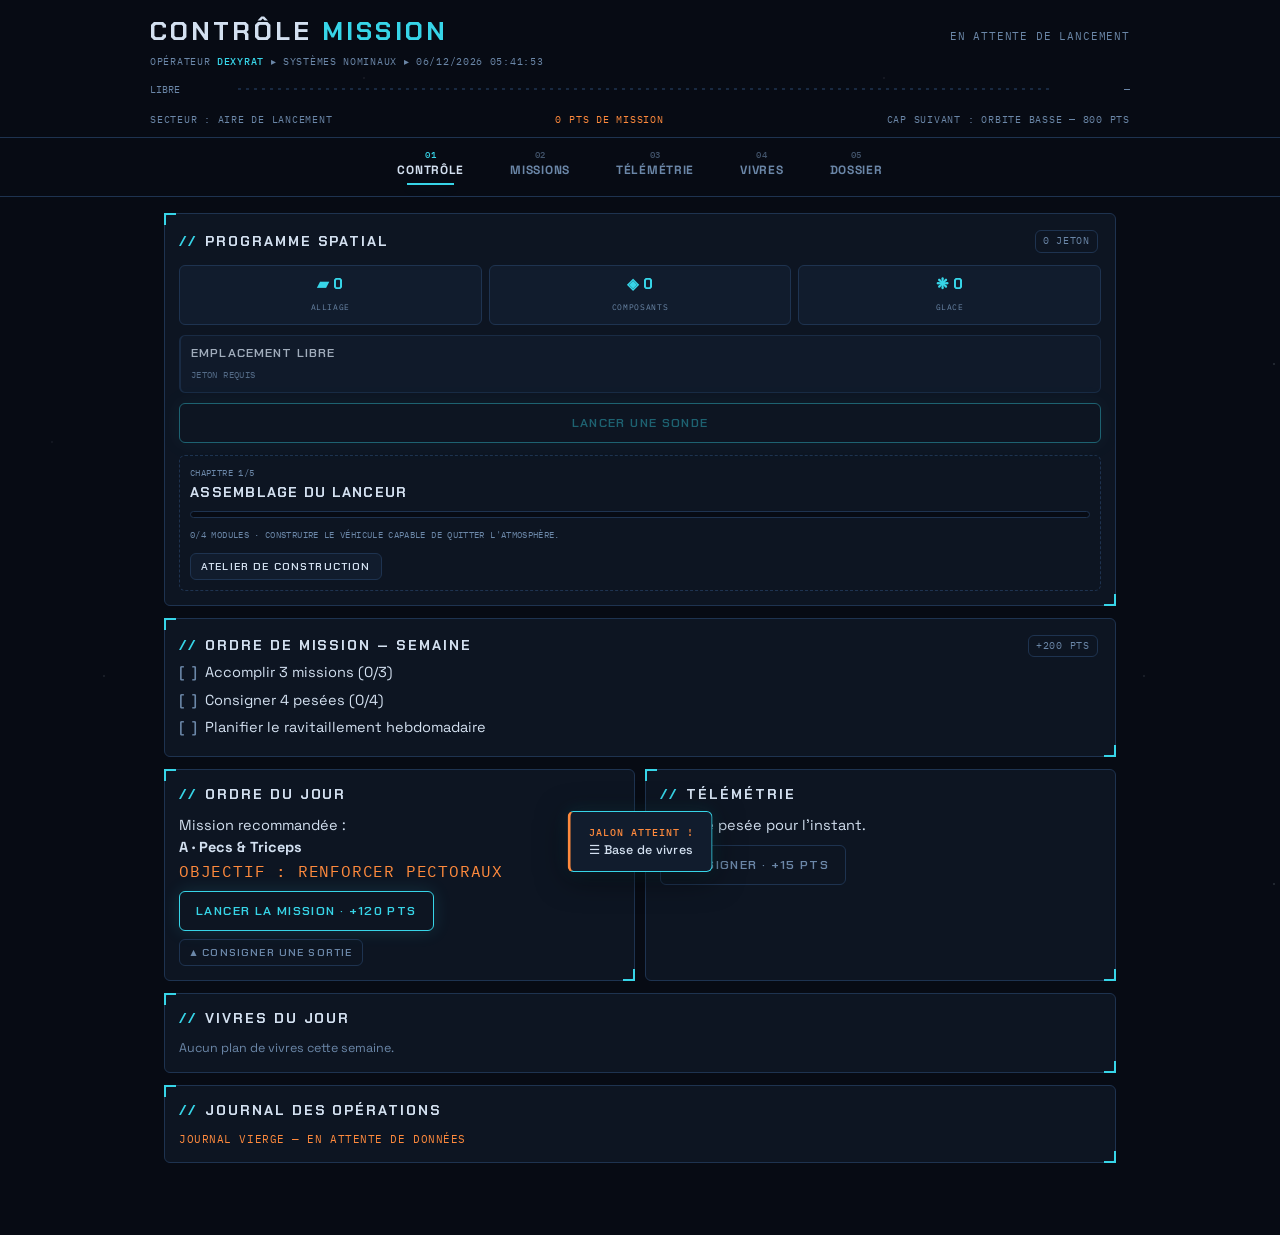
==== commit bc238255: "Add files via upload" ====
--- a/Index.html
+++ b/Index.html
@@ -94,11 +94,14 @@
   font-family:var(--body);font-size:14.5px;color:var(--ink);background:var(--bg);
   background-image:var(--tex);background-size:var(--tex-size);background-attachment:fixed;
   min-height:100vh;line-height:1.5;
-  padding-bottom:calc(70px + env(safe-area-inset-bottom));
+  padding-bottom:calc(100px + env(safe-area-inset-bottom));
 }
 ::selection{background:var(--accent);color:var(--bg)}
 /* ---------- Header ---------- */
-header{padding:14px 16px 0;border-bottom:1px solid var(--line)}
+header{
+  padding:calc(12px + env(safe-area-inset-top)) calc(16px + env(safe-area-inset-right)) 0 calc(16px + env(safe-area-inset-left));
+  border-bottom:1px solid var(--line);
+}
 .hd-top{display:flex;justify-content:space-between;align-items:baseline;max-width:980px;margin:0 auto;gap:10px;flex-wrap:wrap}
 .hd-title{font-family:var(--display);font-weight:700;font-size:clamp(18px,4.4vw,26px);letter-spacing:.12em;text-transform:uppercase;color:var(--ink)}
 .hd-title span{color:var(--accent)}
@@ -106,27 +109,30 @@
 .hd-streak b{color:var(--accent2);font-size:13px}
 .sysline{max-width:980px;margin:3px auto 0;font-family:var(--mono);font-size:10px;letter-spacing:.07em;text-transform:uppercase;color:var(--dim);white-space:nowrap;overflow:hidden;text-overflow:ellipsis}
 .sysline b{color:var(--accent);font-weight:500}
-#ascension{display:block;width:100%;max-width:980px;margin:6px auto 0;height:88px}
+#ascension{display:block;width:100%;max-width:980px;margin:6px auto 0;height:38px;cursor:pointer}
 .hd-alt{max-width:980px;margin:0 auto;display:flex;justify-content:space-between;gap:8px;font-family:var(--mono);font-size:9.5px;letter-spacing:.08em;text-transform:uppercase;color:var(--dim);padding:0 0 10px;flex-wrap:wrap}
 .hd-alt span:nth-child(2){color:var(--accent2)}
 /* ---------- Navigation ---------- */
 nav{
   position:fixed;bottom:0;left:0;right:0;z-index:60;
   background:var(--bg);border-top:1px solid var(--line);
-  display:flex;justify-content:space-around;
-  padding:7px 4px calc(7px + env(safe-area-inset-bottom));
+  display:flex;
+  padding:7px calc(2px + env(safe-area-inset-right)) calc(7px + env(safe-area-inset-bottom)) calc(2px + env(safe-area-inset-left));
 }
 nav button{
-  font-family:var(--display);font-weight:600;font-size:11.5px;letter-spacing:.10em;text-transform:uppercase;
+  flex:1 1 0;min-width:0;
+  font-family:var(--body);font-weight:700;font-size:11px;letter-spacing:.03em;text-transform:uppercase;
   background:none;border:none;color:var(--dim);cursor:pointer;
-  display:flex;flex-direction:column;align-items:center;gap:2px;padding:3px 8px;
-}
-nav button .ico{font-family:var(--mono);font-size:9px;letter-spacing:.08em;opacity:.65}
+  display:flex;flex-direction:column;align-items:center;gap:2px;padding:4px 2px;
+  -webkit-tap-highlight-color:transparent;
+}
+nav button>span:last-child,nav button{white-space:nowrap}
+nav button .ico{font-family:var(--mono);font-weight:500;font-size:8.5px;letter-spacing:.06em;opacity:.6}
 nav button.active{color:var(--ink)}
 nav button.active .ico{color:var(--accent);opacity:1}
-nav button.active::after{content:"";width:100%;height:2px;background:var(--accent);margin-top:3px;box-shadow:var(--glow)}
+nav button.active::after{content:"";width:70%;height:2px;background:var(--accent);margin-top:3px;box-shadow:var(--glow)}
 /* ---------- Layout ---------- */
-main{max-width:980px;margin:0 auto;padding:16px 14px 30px}
+main{max-width:980px;margin:0 auto;padding:16px calc(14px + env(safe-area-inset-right)) 30px calc(14px + env(safe-area-inset-left))}
 section.page{display:none}
 section.page.visible{display:block;animation:fadein .16s ease}
 @keyframes fadein{from{opacity:0;transform:translateY(3px)}to{opacity:1;transform:none}}
@@ -255,6 +261,23 @@
 }
 .actpreview b{color:var(--accent2);font-size:15px}
 tr.ext td:nth-child(2){color:var(--accent)}
+/* ---------- Programme spatial ---------- */
+.sp-res{display:grid;grid-template-columns:repeat(3,1fr);gap:7px;margin:10px 0}
+.sp-res>div{border:1px solid var(--line);border-radius:var(--r);padding:7px 4px;text-align:center;background:var(--panel2)}
+.sp-res b{display:block;font-family:var(--display);font-size:15px;color:var(--accent)}
+.sp-res span{font-family:var(--mono);font-size:8px;text-transform:uppercase;letter-spacing:.08em;color:var(--dim)}
+.sp-sondes{display:flex;flex-direction:column;gap:7px}
+.sp-slot{border:1px solid var(--line);border-left:2px solid var(--accent);border-radius:var(--r);padding:8px 10px;background:var(--panel2)}
+.sp-slot.libre{border-left-color:var(--line);opacity:.75}
+.sp-slot.pret{border-left-color:var(--accent2);box-shadow:var(--glow)}
+.sp-cible{display:block;font-family:var(--display);font-weight:600;font-size:12.5px;text-transform:uppercase;letter-spacing:.09em}
+.sp-slot .cote-bar{margin:6px 0 4px}
+.sp-chap{margin-top:12px;padding:10px;border:1px dashed var(--line);border-radius:var(--r)}
+.sp-chap b{display:block;font-family:var(--display);font-size:14px;text-transform:uppercase;letter-spacing:.09em;margin:2px 0 5px}
+.sp-mod{display:flex;justify-content:space-between;align-items:center;gap:10px;padding:9px 0;border-top:1px solid var(--line)}
+.sp-mod.fait{opacity:.6}
+.sp-manque{color:var(--danger)}
+#dlgAtelier{max-width:560px}
 /* ---------- Débriefing ---------- */
 .dbg-indice{display:flex;gap:14px;align-items:center;margin-bottom:14px}
 .dbg-num{font-family:var(--display);font-weight:700;font-size:40px;color:var(--accent);line-height:1}
@@ -286,12 +309,15 @@
 table.mini td,table.mini th{padding:7px 4px;border-bottom:1px solid var(--line);text-align:left}
 dialog{
   border:1px solid var(--accent);border-radius:var(--r);background:var(--panel);color:var(--ink);
-  max-width:520px;width:calc(100% - 32px);padding:16px;box-shadow:var(--glow);
+  max-width:520px;width:calc(100% - 28px);padding:16px;box-shadow:var(--glow);
+  max-height:calc(100dvh - env(safe-area-inset-top) - env(safe-area-inset-bottom) - 40px);
+  overflow-y:auto;-webkit-overflow-scrolling:touch;
+  margin-top:calc(20px + env(safe-area-inset-top));
 }
 dialog::backdrop{background:rgba(0,0,0,.78)}
 dialog h2{font-size:14px}
 .toast{
-  position:fixed;left:50%;bottom:calc(86px + env(safe-area-inset-bottom));transform:translateX(-50%);
+  position:fixed;left:50%;bottom:calc(78px + env(safe-area-inset-bottom));transform:translateX(-50%);
   background:var(--panel2);color:var(--ink);padding:11px 18px;border-radius:var(--r);
   border:1px solid var(--accent);border-left:3px solid var(--accent2);
   font-family:var(--body);font-weight:500;font-size:12.5px;letter-spacing:.02em;z-index:230;
@@ -300,10 +326,25 @@
 }
 .toast.show{opacity:1}
 .toast .hand{color:var(--accent2);font-size:10px;letter-spacing:.1em}
+@media(max-width:760px){
+  input,select,textarea{font-size:16px}
+  .dbg-kpi{gap:6px}
+  .dbg-kpi>div{padding:7px 4px}
+  table.mini{font-size:12px}
+  table.mini td{padding:6px 3px}
+  .skins{gap:6px}
+  .skin{padding:7px}
+}
+@media(max-width:400px){
+  nav button{font-size:10px;letter-spacing:0}
+  nav button .ico{font-size:8px}
+}
 @media(prefers-reduced-motion:reduce){*{animation:none!important;transition:none!important}}
 @media(min-width:760px){
   body{padding-bottom:30px}
-  nav{position:sticky;top:0;bottom:auto;border-top:none;border-bottom:1px solid var(--line);justify-content:center;gap:22px}
+  nav{position:sticky;top:0;bottom:auto;border-top:none;border-bottom:1px solid var(--line);justify-content:center;gap:22px;padding-bottom:7px}
+  nav button{flex:0 0 auto;padding:4px 12px;font-size:12px;letter-spacing:.06em}
+  .toast{bottom:28px}
 }
 </style>
 </head>
@@ -314,7 +355,7 @@
     <div class="hd-streak" id="hdStreak"></div>
   </div>
   <div class="sysline">Opérateur <b>DEXYRAT</b> ▸ systèmes nominaux ▸ <span id="sysClock"></span></div>
-  <svg id="ascension" viewBox="0 0 980 88" preserveAspectRatio="none" aria-label="Trajectoire de mission"></svg>
+  <svg id="ascension" viewBox="0 0 980 38" preserveAspectRatio="none" aria-label="Sondes en vol" onclick="document.querySelector('[data-page=base]').click();window.scrollTo({top:0,behavior:'smooth'})"></svg>
   <div class="hd-alt"><span id="hdCamp"></span><span id="hdAlt"></span><span id="hdNext"></span></div>
 </header>
 
@@ -330,6 +371,7 @@
 
 <!-- ================= CAMP DE BASE ================= -->
 <section class="page visible" id="page-base">
+  <div class="card" id="carteSpatiale"></div>
   <div class="card" id="baseQuete"></div>
   <div class="grid2">
     <div class="card" id="baseSeance"></div>
@@ -535,6 +577,22 @@
   <button class="btn" id="dbgFermer">Fermer</button>
 </dialog>
 
+<!-- Dialog lancement de sonde -->
+<dialog id="dlgSonde">
+  <h2>Lancer une sonde</h2>
+  <div id="dlgSondeBody"></div>
+  <div class="spacer"></div>
+  <button class="btn ghost" id="sondeFermer">Fermer</button>
+</dialog>
+
+<!-- Dialog atelier -->
+<dialog id="dlgAtelier">
+  <h2>Atelier de construction</h2>
+  <div id="dlgAtelierBody"></div>
+  <div class="spacer"></div>
+  <button class="btn ghost" id="atelierFermer">Fermer</button>
+</dialog>
+
 <div class="toast" id="toast"></div>
 <script>
 "use strict";
@@ -570,6 +628,7 @@
   prs: {},                     // exoNom -> poids max
   pesees: [],                  // {d, kg, mg}
   analyses: [],                // débriefings de séance
+  jeu: null,                   // programme spatial
   muscles: {},                 // zone -> {pts, last, n}
   recettes: [],                // {id, nom, type, kcal, prot, ing:[{q,u,n}]}
   semaine: null,               // {debut, jours:[{d, slots:{petitdej,dej,diner,collation}}]}
@@ -681,6 +740,10 @@
   {id:"q1",       ico:"★", nom:"Premier ordre",      ds:"Un ordre de mission bouclé",  test:()=>!!S.jalons._q1},
   {id:"ext1",     ico:"⬡", nom:"Grand air",         ds:"Première sortie consignée",   test:()=>S.histoSeances.filter(h=>h.ext).length>=1},
   {id:"ext10",    ico:"⬢", nom:"Baroudeur",         ds:"10 sorties consignées",       test:()=>S.histoSeances.filter(h=>h.ext).length>=10},
+  {id:"sp1",      ico:"➤", nom:"Premier lancement",  ds:"Une sonde envoyée",           test:()=>!!(S.jeu&&S.jeu.sondesTotal>=1)},
+  {id:"sp2",      ico:"⌬", nom:"Lanceur assemblé",   ds:"Chapitre 1 terminé",          test:()=>!!(S.jeu&&S.jeu.chapitre>=1)},
+  {id:"sp3",      ico:"☾", nom:"Base lunaire",       ds:"Chapitre 3 terminé",          test:()=>!!(S.jeu&&S.jeu.chapitre>=3)},
+  {id:"sp4",      ico:"♂", nom:"Terraformation",     ds:"Programme spatial accompli",  test:()=>!!(S.jeu&&S.jeu.chapitre>=5)},
   {id:"alp",      ico:"◐", nom:"Orbite haute",      ds:"1 800 pts de mission",          test:()=>S.altitude>=1800},
   {id:"refuge",   ico:"◑", nom:"Alunissage",        ds:"3 000 pts de mission",          test:()=>S.altitude>=3000},
   {id:"sommet",   ico:"✧", nom:"Espace profond",    ds:"9 000 pts de mission",         test:()=>S.altitude>=9000},
@@ -705,38 +768,42 @@
   $("#hdAlt").textContent = Math.round(S.altitude)+" PTS DE MISSION";
   $("#hdNext").textContent = n ? `CAP SUIVANT : ${n.nom} — ${n.alt} PTS` : "ESPACE PROFOND ATTEINT";
 
-  // Trajectoire de mission : ligne + jalons planétaires + vaisseau
-  const W=980, H=88, padL=16, padR=16;
-  const maxAlt = CAMPS[CAMPS.length-1].alt;
-  const xs = a => padL + (W-padL-padR)*(a/maxAlt);
-  const y = 46;
-  const prog = Math.min(S.altitude,maxAlt);
-  let svg = "";
-  // trajectoire de fond (pointillée)
-  svg += `<line x1="${xs(0)}" y1="${y}" x2="${xs(maxAlt)}" y2="${y}" stroke="var(--line)" stroke-width="2" stroke-dasharray="5 5"/>`;
-  // portion parcourue
-  svg += `<line x1="${xs(0)}" y1="${y}" x2="${xs(prog)}" y2="${y}" stroke="var(--accent)" stroke-width="2.5"/>`;
-  // jalons
-  CAMPS.forEach((k,i)=>{
-    const atteint = S.altitude>=k.alt;
-    const x=xs(k.alt);
-    const rr = 3 + i*0.9;
-    const col = atteint?"var(--accent)":"var(--line)";
-    svg += `<circle cx="${x}" cy="${y}" r="${rr}" fill="${atteint?"var(--accent)":"var(--bg)"}" stroke="${col}" stroke-width="1.6"/>`;
-    if(atteint && k.alt>0) svg += `<circle cx="${x}" cy="${y}" r="${rr+4}" fill="none" stroke="var(--accent)" stroke-width="0.8" opacity="0.35"/>`;
-    const anchor = i===0?"start":i===CAMPS.length-1?"end":"middle";
-    svg += `<text x="${x}" y="${y-14}" font-size="9" letter-spacing="1.2" fill="${atteint?"var(--accent)":"var(--dim)"}" text-anchor="${anchor}" font-family="IBM Plex Mono">${k.code}</text>`;
-    if(i%2===0 || i===CAMPS.length-1)
-      svg += `<text x="${x}" y="${y+22}" font-size="8" letter-spacing=".9" fill="${atteint?"var(--ink)":"var(--dim)"}" text-anchor="${anchor}" font-family="IBM Plex Mono">${k.nom}</text>`;
-  });
-  // vaisseau en position
-  const px=xs(prog);
-  svg += `<g transform="translate(${px},${y})">
-    <path d="M 0 -9 L 5 3 L 0 0.5 L -5 3 Z" fill="var(--accent2)"/>
-    <line x1="0" y1="3" x2="0" y2="9" stroke="var(--accent2)" stroke-width="1.4" opacity=".55"/>
-  </g>`;
+  // Sondes en vol : une voie par emplacement
+  const host=$("#ascension");
+  const W=Math.max(300, Math.round((host&&host.clientWidth)||980));
+  const compact=W<620;
+  const j=(typeof jeu==="function")?jeu():{sondes:[],tokens:0};
+  const slots=(typeof nbSlots==="function")?nbSlots():1;
+  const voieH=24, H=14+slots*voieH;
+  if(host){ host.setAttribute("viewBox",`0 0 ${W} ${H}`); host.style.height=H+"px"; }
+  const xA=compact?58:88, xB=W-(compact?52:76);
+  let svg="";
+  for(let i=0;i<slots;i++){
+    const y=14+i*voieH;
+    const s=j.sondes[i];
+    if(!s){
+      svg+=`<line x1="${xA}" y1="${y}" x2="${xB}" y2="${y}" stroke="var(--line)" stroke-width="1.5" stroke-dasharray="3 5"/>`;
+      svg+=`<text x="0" y="${y+3.5}" font-size="${compact?9:10}" fill="var(--dim)" font-family="IBM Plex Mono">LIBRE</text>`;
+      svg+=`<text x="${W}" y="${y+3.5}" font-size="${compact?9:10}" fill="var(--dim)" text-anchor="end" font-family="IBM Plex Mono">${j.tokens>0?"PRÊT":"—"}</text>`;
+      continue;
+    }
+    const cible=(typeof CIBLES!=="undefined")?CIBLES.find(x=>x.id===s.cible):null;
+    const e=etatSonde(s);
+    const nom=(cible?cible.nom:"?").toUpperCase().slice(0,compact?9:14);
+    svg+=`<line x1="${xA}" y1="${y}" x2="${xB}" y2="${y}" stroke="var(--line)" stroke-width="1.5" stroke-dasharray="3 5"/>`;
+    const xp=xA+(xB-xA)*e.pct;
+    svg+=`<line x1="${xA}" y1="${y}" x2="${xp}" y2="${y}" stroke="var(--accent)" stroke-width="2"/>`;
+    svg+=`<circle cx="${xB}" cy="${y}" r="3.5" fill="none" stroke="${e.fini?"var(--accent2)":"var(--dim)"}" stroke-width="1.5"/>`;
+    svg+=`<g transform="translate(${xp},${y})"><path d="M 0 -5 L 4 4 L 0 1.5 L -4 4 Z" fill="var(--accent2)" transform="rotate(90)"/></g>`;
+    svg+=`<text x="0" y="${y+3.5}" font-size="${compact?9:10}" fill="var(--ink)" font-family="IBM Plex Mono">${nom}</text>`;
+    svg+=`<text x="${W}" y="${y+3.5}" font-size="${compact?9:10}" fill="${e.fini?"var(--accent2)":"var(--dim)"}" text-anchor="end" font-family="IBM Plex Mono">${e.fini?"RETOUR":fmtDuree(e.reste)}</text>`;
+  }
   $("#ascension").innerHTML = svg;
 }
+
+let _rsz=null;
+window.addEventListener("resize",()=>{ clearTimeout(_rsz); _rsz=setTimeout(()=>{ if(typeof S!=="undefined"&&S) renderHeader(); },180); });
+window.addEventListener("orientationchange",()=>setTimeout(()=>{ if(typeof S!=="undefined"&&S) renderHeader(); },260));
 
 /* ============ Habillages ============ */
 const SKINS=[
@@ -1014,6 +1081,7 @@
   const bilan=construireBilan(s,setsMap,dureeMin,libre,musclesAvant,prs);
   const an=enregistrerAnalyse(bilan);
   gagner(120, `Mission « ${s.nom} » accomplie`);
+  gagnerJeton(1,"Mission accomplie");
   setTimeout(()=>{ ouvrirDebrief(an.id); renderAnalyses(); },600);
   if(prs.length) setTimeout(()=>toast(prs.join(" · "),"Nouveau record"),1600);
   if(bonus.length) setTimeout(()=>toast("Bonus régularité ×1,25 : "+bonus.map(z=>ZONES.find(x=>x[0]===z)[1]).join(", ")),3000);
@@ -1551,6 +1619,7 @@
   $("#dlgActivite").close();
   const an=enregistrerAnalyseSortie(nom,actDraft.min,it.nom,zones,pts);
   gagner(pts, `${nom} consignée`);
+  gagnerJeton(1,"Sortie consignée");
   setTimeout(()=>{ ouvrirDebrief(an.id); renderAnalyses(); },600);
   renderSeances();
 };
@@ -1803,6 +1872,251 @@
 }
 $("#dbgFermer").onclick=()=>$("#dlgDebrief").close();
 "use strict";
+/* ============ Programme spatial (jeu de progression) ============ */
+
+const RES=[["alliage","Alliage","▰"],["composants","Composants","◈"],["glace","Glace","❋"]];
+
+const CIBLES=[
+  {id:"orbite",   nom:"Orbite basse",       h:2,  chap:0, gains:{alliage:[8,14]}},
+  {id:"debris",   nom:"Ceinture de débris", h:4,  chap:0, gains:{alliage:[14,22],composants:[6,10]}},
+  {id:"asteroide",nom:"Astéroïde 2004-KM",  h:8,  chap:0, gains:{alliage:[30,45],composants:[12,20]}},
+  {id:"comete",   nom:"Comète glacée",      h:12, chap:0, gains:{glace:[40,60],composants:[8,14]}},
+  {id:"lune",     nom:"Lune",               h:24, chap:2, gains:{alliage:[60,90],composants:[40,60],glace:[20,30]}},
+  {id:"mars",     nom:"Mars",               h:36, chap:4, gains:{alliage:[100,140],composants:[80,110],glace:[50,70]}},
+];
+
+const CHAPITRES=[
+  {id:"lanceur", nom:"Assemblage du lanceur", ds:"Construire le véhicule capable de quitter l'atmosphère.",
+   modules:[
+     {id:"structure", nom:"Structure porteuse",  cout:{alliage:40}},
+     {id:"propulsion",nom:"Moteur principal",    cout:{alliage:60,composants:20}},
+     {id:"avionique", nom:"Avionique de vol",    cout:{alliage:30,composants:40}},
+     {id:"bouclier",  nom:"Bouclier thermique",  cout:{alliage:70,composants:15}},
+   ], gain:"Second emplacement de sonde"},
+
+  {id:"carburant", nom:"Production de carburant", ds:"Transformer la glace en ergols pour viser la Lune.",
+   modules:[
+     {id:"reservoir",    nom:"Réservoirs cryogéniques", cout:{alliage:50,composants:20}},
+     {id:"electrolyseur",nom:"Électrolyseur",           cout:{composants:40,glace:60}},
+     {id:"ergols",       nom:"Plein d'ergols",          cout:{glace:80,composants:20}},
+   ], gain:"Sonde lunaire débloquée"},
+
+  {id:"lunaire", nom:"Base lunaire", ds:"Installer une présence permanente dans la mer de la Tranquillité.",
+   modules:[
+     {id:"habitat", nom:"Module d'habitation", cout:{alliage:120,composants:40}},
+     {id:"solaire", nom:"Champ photovoltaïque",cout:{alliage:60,composants:80}},
+     {id:"foreuse", nom:"Foreuse à régolithe",  cout:{alliage:100,composants:50}},
+     {id:"serre",   nom:"Serre hydroponique",   cout:{alliage:80,composants:60,glace:40}},
+   ], gain:"Troisième emplacement de sonde"},
+
+  {id:"mars", nom:"Cap sur Mars", ds:"Assembler le vaisseau interplanétaire et franchir le vide.",
+   modules:[
+     {id:"vaisseau",  nom:"Vaisseau interplanétaire", cout:{alliage:200,composants:120}},
+     {id:"reserves",  nom:"Réserves de mission",      cout:{glace:150,composants:60}},
+     {id:"atterrisseur",nom:"Module d'atterrissage",  cout:{alliage:180,composants:90}},
+   ], gain:"Sonde martienne débloquée"},
+
+  {id:"terra", nom:"Terraformation", ds:"Rendre Mars habitable. L'œuvre d'une vie.",
+   modules:[
+     {id:"atmo",   nom:"Usine atmosphérique", cout:{alliage:300,composants:200}},
+     {id:"eau",    nom:"Réservoirs d'eau",    cout:{glace:250}},
+     {id:"dome",   nom:"Dôme végétal",        cout:{alliage:200,composants:150,glace:120}},
+     {id:"colonie",nom:"Première colonie",    cout:{alliage:400,composants:300,glace:200}},
+   ], gain:"Programme accompli"},
+];
+
+const JEU_DEF={tokens:0,res:{alliage:0,composants:0,glace:0},sondes:[],construits:{},chapitre:0,sondesTotal:0};
+function jeu(){
+  if(!S.jeu) S.jeu=JSON.parse(JSON.stringify(JEU_DEF));
+  S.jeu.res=Object.assign({alliage:0,composants:0,glace:0},S.jeu.res||{});
+  if(!Array.isArray(S.jeu.sondes)) S.jeu.sondes=[];
+  if(!S.jeu.construits) S.jeu.construits={};
+  return S.jeu;
+}
+function nbSlots(){ const c=jeu().chapitre; return 1+(c>=1?1:0)+(c>=3?1:0); }
+function ciblesDispo(){ return CIBLES.filter(c=>jeu().chapitre>=c.chap); }
+function chapitreCourant(){ return CHAPITRES[Math.min(jeu().chapitre,CHAPITRES.length-1)]; }
+function programmeFini(){ return jeu().chapitre>=CHAPITRES.length; }
+
+/* --- jetons de lancement : gagnés uniquement par l'effort réel --- */
+function gagnerJeton(n,raison){
+  const j=jeu();
+  j.tokens=Math.min(6,j.tokens+(n||1));
+  save();
+  setTimeout(()=>toast(`${n>1?n+" jetons":"Jeton"} de lancement disponible${n>1?"s":""}`,raison||""),3400);
+  renderSpatial(); renderHeader();
+}
+
+/* --- sondes --- */
+function etatSonde(s){
+  const fin=s.depart+s.duree;
+  const now=Date.now();
+  return {fini:now>=fin, reste:Math.max(0,fin-now), pct:Math.max(0,Math.min(1,(now-s.depart)/s.duree))};
+}
+function fmtDuree(ms){
+  const m=Math.round(ms/60000);
+  if(m<60) return m+" min";
+  const h=Math.floor(m/60), r=m%60;
+  return r?`${h} h ${String(r).padStart(2,"0")}`:`${h} h`;
+}
+function lancerSonde(cibleId){
+  const j=jeu();
+  const c=CIBLES.find(x=>x.id===cibleId); if(!c) return;
+  if(j.tokens<1){ toast("Aucun jeton — accomplis une mission"); return; }
+  if(j.sondes.length>=nbSlots()){ toast("Tous les emplacements sont occupés"); return; }
+  j.tokens--; j.sondesTotal=(j.sondesTotal||0)+1;
+  j.sondes.push({id:uid(),cible:c.id,depart:Date.now(),duree:c.h*3600*1000});
+  save(); checkJalons();
+  $("#dlgSonde")&&$("#dlgSonde").close();
+  toast(`Sonde en route vers ${c.nom} — retour dans ${c.h} h`,"Lancement");
+  renderSpatial(); renderHeader();
+}
+function recolterSondes(){
+  const j=jeu();
+  const prets=j.sondes.filter(s=>etatSonde(s).fini);
+  if(!prets.length){ toast("Aucune sonde revenue"); return; }
+  const total={};
+  let decouverte=false;
+  for(const s of prets){
+    const c=CIBLES.find(x=>x.id===s.cible); if(!c) continue;
+    for(const [r,[a,b]] of Object.entries(c.gains)){
+      const v=a+Math.floor(Math.random()*(b-a+1));
+      total[r]=(total[r]||0)+v;
+      j.res[r]=(j.res[r]||0)+v;
+    }
+    if(Math.random()<0.08){ decouverte=true; j.res.composants+=15; total.composants=(total.composants||0)+15; }
+  }
+  j.sondes=j.sondes.filter(s=>!etatSonde(s).fini);
+  save();
+  const txt=Object.entries(total).map(([r,v])=>`+${v} ${RES.find(x=>x[0]===r)[1]}`).join(" · ");
+  toast(txt, decouverte?"Récolte + découverte !":"Récolte");
+  renderSpatial(); renderHeader(); renderCarnet();
+}
+
+/* --- construction --- */
+function peutConstruire(m){
+  const j=jeu();
+  return Object.entries(m.cout).every(([r,v])=>(j.res[r]||0)>=v);
+}
+function construire(chapId,modId){
+  const ch=CHAPITRES.find(c=>c.id===chapId); if(!ch) return;
+  const m=ch.modules.find(x=>x.id===modId); if(!m) return;
+  const j=jeu();
+  if(j.construits[chapId+"/"+modId]){ return; }
+  if(!peutConstruire(m)){ toast("Matériaux insuffisants"); return; }
+  for(const [r,v] of Object.entries(m.cout)) j.res[r]-=v;
+  j.construits[chapId+"/"+modId]=todayKey();
+  save();
+  toast(m.nom+" assemblé","Construction");
+  // chapitre terminé ?
+  const fini=ch.modules.every(x=>j.construits[chapId+"/"+x.id]);
+  if(fini && CHAPITRES[j.chapitre] && CHAPITRES[j.chapitre].id===chapId){
+    j.chapitre++;
+    save(); checkJalons();
+    setTimeout(()=>toast(`${ch.nom} — terminé. ${ch.gain}.`,"Chapitre accompli"),1200);
+  }
+  renderAtelier(); renderSpatial(); renderHeader(); renderCarnet();
+}
+
+/* ============ Rendu : carte du tableau de bord ============ */
+function renderSpatial(){
+  const w=$("#carteSpatiale"); if(!w) return;
+  const j=jeu();
+  const slots=nbSlots();
+  const prets=j.sondes.filter(s=>etatSonde(s).fini).length;
+
+  let h=`<div class="seance-head"><h2 style="margin:0">Programme spatial</h2>
+    <span class="tag">${j.tokens} jeton${j.tokens>1?"s":""}</span></div>`;
+
+  // ressources
+  h+=`<div class="sp-res">${RES.map(([id,nom,ic])=>
+    `<div><b>${ic} ${Math.round(j.res[id]||0)}</b><span>${nom}</span></div>`).join("")}</div>`;
+
+  // sondes
+  h+=`<div class="sp-sondes">`;
+  for(let i=0;i<slots;i++){
+    const s=j.sondes[i];
+    if(!s){
+      h+=`<div class="sp-slot libre"><span class="sp-cible">Emplacement libre</span>
+        <span class="cote-meta">${j.tokens>0?"prêt au lancement":"jeton requis"}</span></div>`;
+    } else {
+      const c=CIBLES.find(x=>x.id===s.cible)||{nom:"?"};
+      const e=etatSonde(s);
+      h+=`<div class="sp-slot ${e.fini?"pret":""}">
+        <span class="sp-cible">${esc(c.nom)}</span>
+        <div class="cote-bar"><i style="width:${Math.round(e.pct*100)}%"></i></div>
+        <span class="cote-meta">${e.fini?"revenue — à récolter":"retour dans "+fmtDuree(e.reste)}</span></div>`;
+    }
+  }
+  h+=`</div>`;
+
+  h+=`<div class="row" style="margin-top:10px">
+    ${prets?`<button class="btn signal" onclick="recolterSondes()">Récolter ${prets} sonde${prets>1?"s":""}</button>`:""}
+    <button class="btn ${prets?"ghost":"signal"}" onclick="ouvrirSonde()" ${(j.tokens<1||j.sondes.length>=slots)?"disabled":""}>Lancer une sonde</button>
+  </div>`;
+
+  // chapitre en cours
+  if(programmeFini()){
+    h+=`<p class="hand" style="margin-top:12px">Programme accompli. Mars est habitable. Tu peux continuer à lancer des sondes pour le plaisir.</p>`;
+  } else {
+    const ch=chapitreCourant();
+    const faits=ch.modules.filter(m=>j.construits[ch.id+"/"+m.id]).length;
+    h+=`<div class="sp-chap">
+      <div class="cote-meta">Chapitre ${j.chapitre+1}/${CHAPITRES.length}</div>
+      <b>${esc(ch.nom)}</b>
+      <div class="cote-bar"><i style="width:${Math.round(faits/ch.modules.length*100)}%"></i></div>
+      <span class="cote-meta">${faits}/${ch.modules.length} modules · ${esc(ch.ds)}</span>
+      <div class="spacer"></div>
+      <button class="btn small" onclick="ouvrirAtelier()">Atelier de construction</button>
+    </div>`;
+  }
+  w.innerHTML=h;
+}
+
+/* ============ Dialogue : lancer une sonde ============ */
+function ouvrirSonde(){
+  const j=jeu();
+  const w=$("#dlgSondeBody");
+  w.innerHTML=`<p class="muted">Un jeton par lancement. Tu en gagnes un à chaque mission ou sortie consignée, deux de plus quand l'ordre de mission hebdo est bouclé.</p>
+  <div class="spacer"></div>
+  ${ciblesDispo().map(c=>{
+    const g=Object.entries(c.gains).map(([r,[a,b]])=>`${a}–${b} ${RES.find(x=>x[0]===r)[1]}`).join(" · ");
+    return `<button class="pick wide" onclick="lancerSonde('${c.id}')" style="margin-bottom:7px">
+      <b>${esc(c.nom)} — ${c.h} h</b><span>${g}</span></button>`;
+  }).join("")}
+  ${jeu().chapitre<2?`<p class="cote-meta">Lune et Mars se débloquent en avançant dans le programme.</p>`:""}`;
+  $("#dlgSonde").showModal();
+}
+
+/* ============ Dialogue : atelier ============ */
+function ouvrirAtelier(){ renderAtelier(); $("#dlgAtelier").showModal(); }
+function renderAtelier(){
+  const j=jeu(), w=$("#dlgAtelierBody"); if(!w) return;
+  let h=`<div class="sp-res">${RES.map(([id,nom,ic])=>
+    `<div><b>${ic} ${Math.round(j.res[id]||0)}</b><span>${nom}</span></div>`).join("")}</div>`;
+  CHAPITRES.forEach((ch,i)=>{
+    const verrou=i>j.chapitre;
+    const faits=ch.modules.filter(m=>j.construits[ch.id+"/"+m.id]).length;
+    h+=`<h3 class="dbg-h" style="opacity:${verrou?.45:1}">${i+1}. ${esc(ch.nom)} ${faits===ch.modules.length?"✓":""}</h3>`;
+    if(verrou){ h+=`<p class="cote-meta">Verrouillé — termine le chapitre précédent.</p>`; return; }
+    for(const m of ch.modules){
+      const fait=!!j.construits[ch.id+"/"+m.id];
+      const ok=peutConstruire(m);
+      const cout=Object.entries(m.cout).map(([r,v])=>{
+        const manque=(j.res[r]||0)<v;
+        return `<span class="${manque?"sp-manque":""}">${v} ${RES.find(x=>x[0]===r)[1]}</span>`;
+      }).join(" · ");
+      h+=`<div class="sp-mod ${fait?"fait":""}">
+        <div><b>${esc(m.nom)}</b><div class="cote-meta">${fait?"assemblé le "+fmtDate(j.construits[ch.id+"/"+m.id]):cout}</div></div>
+        ${fait?`<span class="stamp">OK</span>`:`<button class="btn small ${ok?"signal":"ghost"}" ${ok?"":"disabled"} onclick="construire('${ch.id}','${m.id}')">Construire</button>`}
+      </div>`;
+    }
+  });
+  w.innerHTML=h;
+}
+$("#sondeFermer").onclick=()=>$("#dlgSonde").close();
+$("#atelierFermer").onclick=()=>$("#dlgAtelier").close();
+"use strict";
 /* ============ Synchronisation Supabase ============ */
 const SYNC={busy:false,timer:null,dernier:null};
 
@@ -1911,6 +2225,15 @@
   for(const x of (R.recettes||[])) mR.set(x.id,x);
   for(const x of (L.recettes||[])) mR.set(x.id,x);
   out.recettes=[...mR.values()];
+
+  // programme spatial : version la plus récente, constructions unies
+  if(R.jeu||L.jeu){
+    const base=distant?(R.jeu||L.jeu):(L.jeu||R.jeu);
+    out.jeu=JSON.parse(JSON.stringify(base));
+    out.jeu.construits=Object.assign({},(R.jeu||{}).construits||{},(L.jeu||{}).construits||{});
+    out.jeu.chapitre=Math.max((R.jeu||{}).chapitre||0,(L.jeu||{}).chapitre||0);
+    out.jeu.sondesTotal=Math.max((R.jeu||{}).sondesTotal||0,(L.jeu||{}).sondesTotal||0);
+  }
 
   // configuration : la version la plus récemment modifiée l'emporte
   if(distant){
@@ -1972,7 +2295,7 @@
 }
 function rerender(){
   renderHeader(); renderBase(); renderSeances(); renderPoids();
-  renderRecettes(); renderSemaine(); renderCarnet(); renderAnalyses();
+  renderRecettes(); renderSemaine(); renderCarnet(); renderAnalyses(); renderSpatial();
 }
 
 /* ============ Code d'appairage ============ */
@@ -2034,7 +2357,7 @@
   const q=queteCourante();
   if(!q.claimed && queteComplete(q)){
     q.claimed=true; S.jalons._q1=S.jalons._q1||todayKey(); save();
-    setTimeout(()=>gagner(200,"Ordre de mission hebdo accompli"),1200);
+    setTimeout(()=>{ gagner(200,"Ordre de mission hebdo accompli"); gagnerJeton(2,"Ordre hebdo bouclé"); },1200);
   }
 }
 
@@ -2140,7 +2463,7 @@
   queteCourante();
   applySkin(S.settings.skin||"orbite");
   if(typeof initSyncUI==="function"){ initSyncUI(); renderSync(); if(syncActif()) syncMaintenant(true); }
-  renderHeader(); renderBase(); renderSeances(); renderPoids(); renderRecettes(); renderSemaine(); renderCarnet(); renderAnalyses();
+  renderHeader(); renderBase(); renderSeances(); renderPoids(); renderRecettes(); renderSemaine(); renderCarnet(); renderAnalyses(); renderSpatial();
   checkJalons();
 }
 function tickClock(){
@@ -2149,6 +2472,7 @@
   el.textContent=d.toLocaleDateString("fr-FR",{day:"2-digit",month:"2-digit",year:"numeric"})+" "+d.toLocaleTimeString("fr-FR");
 }
 setInterval(tickClock,1000); tickClock();
+setInterval(()=>{ if(typeof jeu==="function"&&jeu().sondes.length){ renderHeader(); renderSpatial(); } },30000);
 load(); boot();
 </script>
 </body></html>
